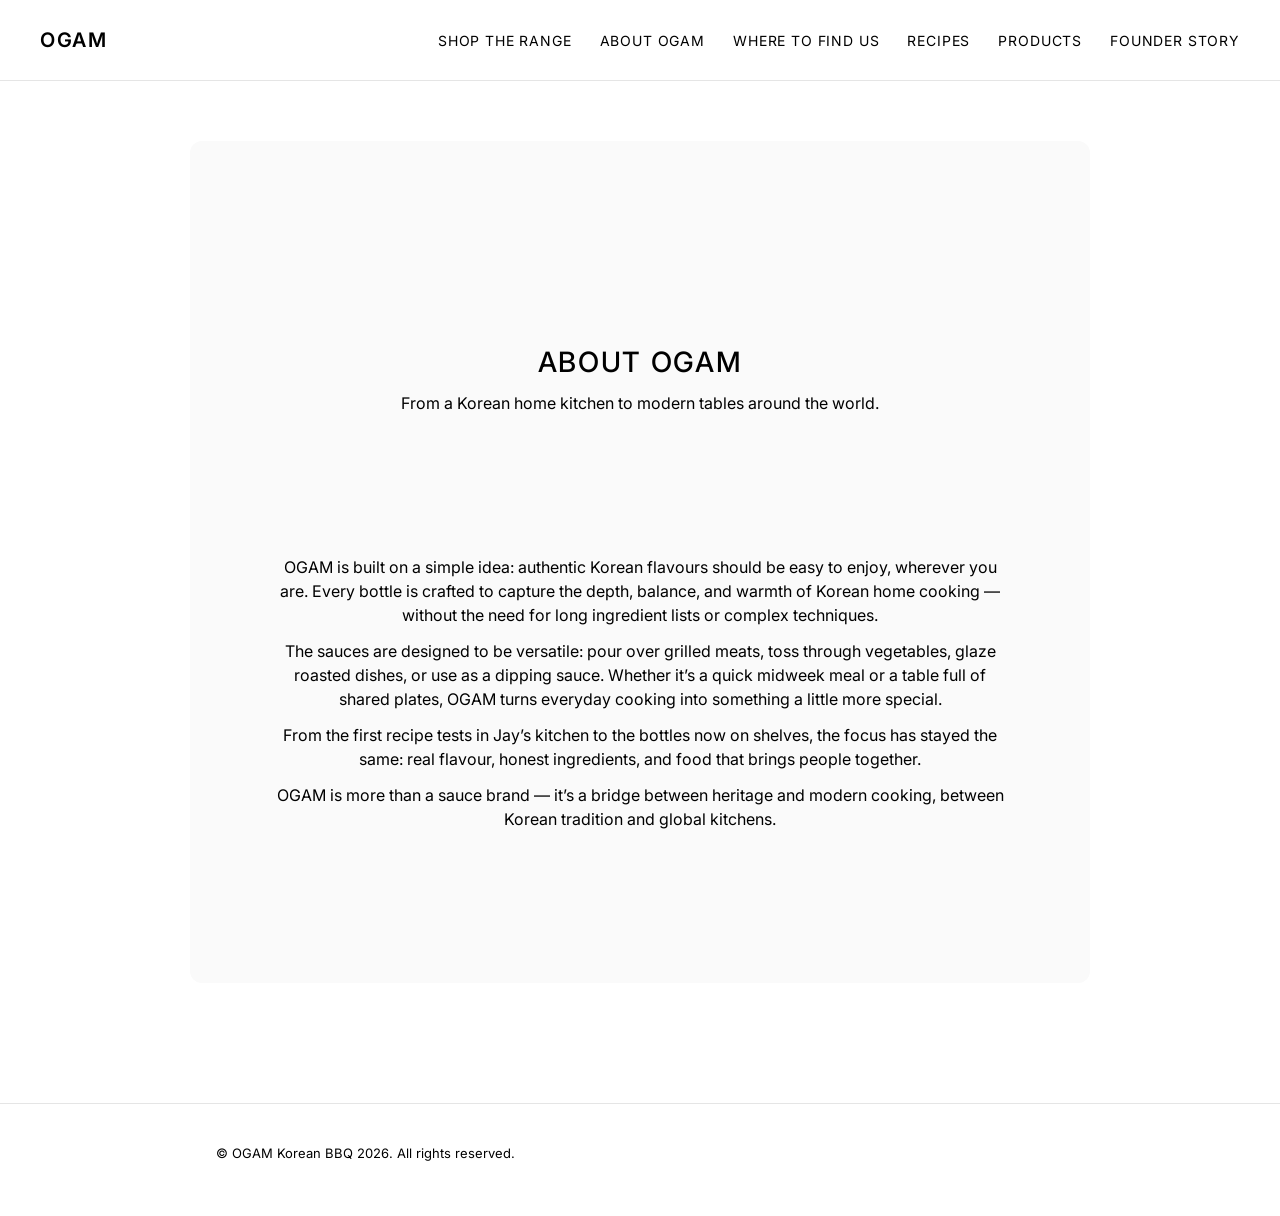
==== about.html @ 57b2d25d "Update about.html" ====
<!DOCTYPE html>
<html lang="en">
<head>
    <meta charset="UTF-8">
    <title>About OGAM – Meet Jay Choi</title>
    <link rel="stylesheet" href="style.css">
    <link href="https://fonts.googleapis.com/css2?family=Inter:wght@300;400;500;600&display=swap" rel="stylesheet">
</head>
<body>

    <!-- NAVIGATION -->
    <nav class="nav">
        <div class="nav-logo">OGAM</div>
        <div class="nav-links">
            <a href="index.html">Shop the Range</a>
            <a href="about.html">About OGAM</a>
            <a href="where.html">Where to Find Us</a>
            <a href="recipes.html">Recipes</a>
            <a href="products.html">Products</a>
            <a href="jay.html">Founder Story</a>
        </div>
    </nav>
<div class="page-container">
    <!-- PAGE HEADER -->
    <header class="hero-subpage">
        <div class="hero-subpage-inner">
            <h1>About OGAM</h1>
            <p>From a Korean home kitchen to modern tables around the world.</p>
        </div>
    </header>


<!--<div class="founder-photo">
    <img src="Jay.jpg" alt="Jay Choi – Founder of OGAM">
</div> --> 
    <!-- THE OGAM STORY -->
   <section class="ogam-story">
    <p>
        OGAM is built on a simple idea: authentic Korean flavours should be easy to enjoy, wherever you are.
        Every bottle is crafted to capture the depth, balance, and warmth of Korean home cooking — without
        the need for long ingredient lists or complex techniques.
    </p>

    <p>
        The sauces are designed to be versatile: pour over grilled meats, toss through vegetables, glaze
        roasted dishes, or use as a dipping sauce. Whether it’s a quick midweek meal or a table full of
        shared plates, OGAM turns everyday cooking into something a little more special.
    </p>

    <p>
        From the first recipe tests in Jay’s kitchen to the bottles now on shelves, the focus has stayed
        the same: real flavour, honest ingredients, and food that brings people together.
    </p>

    <p>
        OGAM is more than a sauce brand — it’s a bridge between heritage and modern cooking, between
        Korean tradition and global kitchens.
    </p>
</section>  </div>
        <footer class="footer">
        <p>&copy; OGAM Korean BBQ 2026. All rights reserved.</p>
    </footer>
  
</body>
</html>
---- style.css ----
/* GLOBAL RESET */
* {
    margin: 0;
    padding: 0;
    box-sizing: border-box;
}

/* BASE */
body {
    font-family: 'Inter', sans-serif;
    background: #ffffff;
    color: #000000;
    line-height: 1.5;
}


a {
    color: #000;
    text-decoration: none;
}

/* LAYOUT */
header, section {
    padding: 60px 40px;
    max-width: 1100px;
    margin: 0 auto;
   
}

/* HERO */
/* FULL-WIDTH HERO BANNER */
.hero-banner {
    width: 100%;
    height: 480px;
    background-image:
        linear-gradient(to right, rgba(0,0,0,0.65), rgba(0,0,0,0.05)),
        url('OGAM-MAIN.jpg');
    background-size: cover;
    background-position: center;
    background-repeat: no-repeat;
    position: relative;
}

.hero-overlay {
    position: absolute;
    top: 45%;
    left: 60px;
    transform: translateY(-45%);
    color: #fff;
    max-width: 420px;
    z-index: 10;
}

.hero-overlay h1 {
    font-size: 42px;
    font-weight: 600;
    line-height: 1.1;
    margin-bottom: 6px;
    text-transform: uppercase;
    letter-spacing: 0.03em;
}

.hero-overlay p {
    font-size: 18px;
    margin-bottom: 20px;
}

.hero-btn {
    background: #fff;
    color: #000;
    border: 1px solid #000;
    padding: 12px 26px;
    font-size: 14px;
    text-transform: uppercase;
    letter-spacing: 0.08em;
    display: inline-block;
}

/* TYPOGRAPHY */
h1, h2, h3 {
    font-weight: 500;
    margin-bottom: 16px;
    margin-top: 40px;
    margin-bottom: 20px;
}

h1 {
    font-size: 32px;
    letter-spacing: 0.03em;
    text-transform: uppercase;
}

h2 {
    font-size: 22px;
}

p {
    margin-bottom: 12px;
    max-width: 650px;
}

/* BUTTONS */
.btn-row {
    margin-top: 24px;
    display: flex;
    gap: 12px;
    flex-wrap: wrap;
}

.btn {
    padding: 10px 22px;
    border: 1px solid #000;
    font-size: 13px;
    text-transform: uppercase;
    letter-spacing: 0.08em;
}

/* GRIDS */
.grid-3 {
    display: grid;
    grid-template-columns: repeat(3, minmax(0, 1fr));
    gap: 24px;
    margin-top: 24px;
}

.grid-4 {
    display: grid;
    grid-template-columns: repeat(4, minmax(0, 1fr));
    gap: 24px;
    margin-top: 24px;
}


/* NAVIGATION */
.nav {
    display: flex;
    justify-content: space-between;
    align-items: center;
    padding: 25px 40px;
    border-bottom: 1px solid #e5e5e5;
    background: #fff;
}

.nav-logo {
    font-size: 20px;
    font-weight: 600;
    letter-spacing: 0.08em;
    text-transform: uppercase;
}

.nav-links {
    display: flex;
    gap: 28px;
}

.nav-links a {
    font-size: 14px;
    text-transform: uppercase;
    letter-spacing: 0.06em;
    color: #000;
}

.nav-links a:hover {
    opacity: 0.6;
}


@media (max-width: 600px) {

    .hero-banner {
        height: 380px;
        background-position: center;
    }

    .hero-overlay {
        left: 20px;
        top: 40%;
        transform: translateY(-40%);
        max-width: 260px;
    }

    .hero-overlay h1 {
        font-size: 26px;
        line-height: 1.15;
        margin-bottom: 8px;
    }

    .hero-overlay p {
        font-size: 14px;
        margin-bottom: 14px;
    }

    .hero-btn {
        padding: 10px 20px;
        font-size: 12px;
    }
}


.hero-subpage {
    padding: 80px 40px 40px;
    text-align:center;
    max-width: 1100px;
    margin: 0 auto;
}

.hero-subpage-inner {
    max-width: 700px;
    margin: 0 auto;
    text-align: center;
}

.hero-subpage-inner h1 {
    font-size: 28px;
    text-transform: uppercase;
    letter-spacing: 0.06em;
    margin-bottom: 8px;
}

.hero-subpage-inner p {
    font-size: 16px;
    max-width: 700px;
    margin: 0 auto;
    text-align: center;
}

.founder-section p,
.ogam-story p {
    max-width: 750px;
    text-align:center;
}

.footer {
    padding: 40px;
    text-align: center;
    font-size: 13px;
    border-top: 1px solid #e5e5e5;
    margin-top: 40px;
}


.founder-photo {

    display: flex;
    justify-content: center;
    margin: 50px 0 30px;
    
}

.founder-photo img {
    width: 320px;
    height: 320px;
    border-radius: 50%;
    object-fit: cover;
    border: 1px solid #ddd;
    box-shadow: 0 8px 24px rgba(0,0,0,0.8);
    display: block; 
    padding: 4px;
    background: #fff;
    

}


/* Divider */
.section-divider {
    border: none;
    border-top: 1px solid rgba(0,0,0,0.08);
    margin: 40px auto 60px;
    width: 90%;
    max-width: 1100px;
}

/* Stockist Section */
.stockist-section {
    max-width: 900px;
    margin: 0 auto 120px;
    padding: 0 40px;
    text-align: center;
}

.stockist-heading {
    font-size: 1.8rem;
    font-weight: 600;
    margin-bottom: 50px;
}


/* Grid */
.stockist-grid {
    display: grid;
    grid-template-columns: repeat(auto-fit, minmax(240px, 1fr));
    gap: 50px;
    align-items: center;
    justify-items: center;
}

/* Logo containers */
.stockist-item {
    width: 100%;
    height: 170px;
    display: flex;
    align-items: center;
    justify-content: center;
    padding: 36px;
    border-radius: 10px;
    background: #fafafa;
    border: 1px solid #e5e5e5;
    box-shadow: 0 4px 12px rgba(0,0,0,0.04);
}

.stockist-item img {
    max-width: 190px;
    max-height: 110px;
    object-fit: contain;
}

.about-container {
    background: #fafafa;        /* soft luxury background */
    padding: 60px 40px;         /* generous editorial spacing */
    border-radius: 12px;        /* premium rounded edges */
    max-width: 900px;           /* narrower = more luxury */
    margin: 60px auto 120px;    /* centre it beautifully */
}

.about-container p {
    max-width: 620px;
    margin: 0 auto 20px;
}


.founder-section,
.ogam-story {
    margin-top: 40px;
}

.page-container {
    background: #fafafa;        /* soft luxury background */
    padding: 80px 40px;         /* generous editorial spacing */
    border-radius: 12px;        /* premium rounded edges */
    max-width: 900px;           /* narrower = more luxury */
    margin: 60px auto 120px;    /* centre it beautifully */
}

.founder-section h2,
.ogam-story h2 {
    max-width: 620px;
    text-transform:uppercase;
    letter-spacing: 0.06em;
    font-size: 22px;
    margin: 50px auto 20px;
    text-align: center;
    letter-spacing: 0.03em;
    font-weight: 600;
}

.founder-section h2,
.ogam-story h2 {
    margin-top: 40px;
    margin-bottom: 20px;
}

.founder-section h2 span,
.ogam-story h2 span {
    font-weight: 300;
}
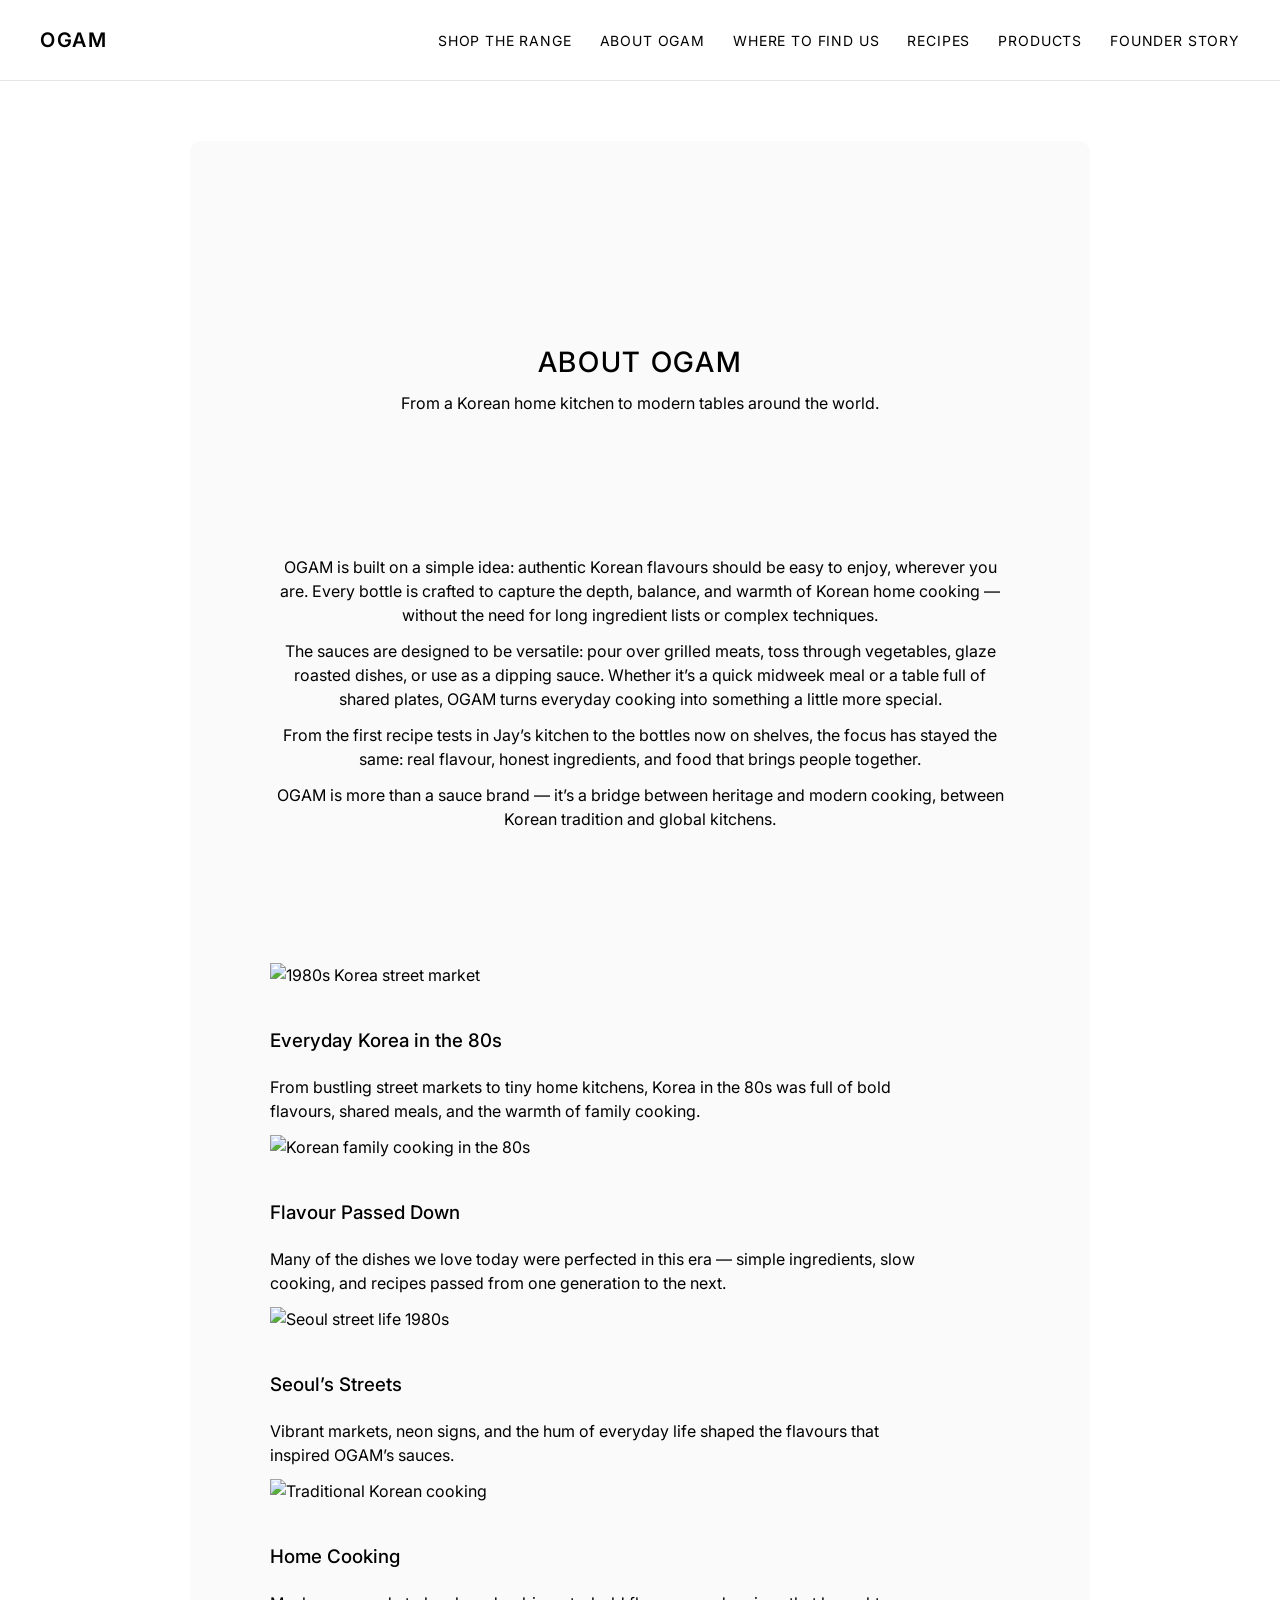
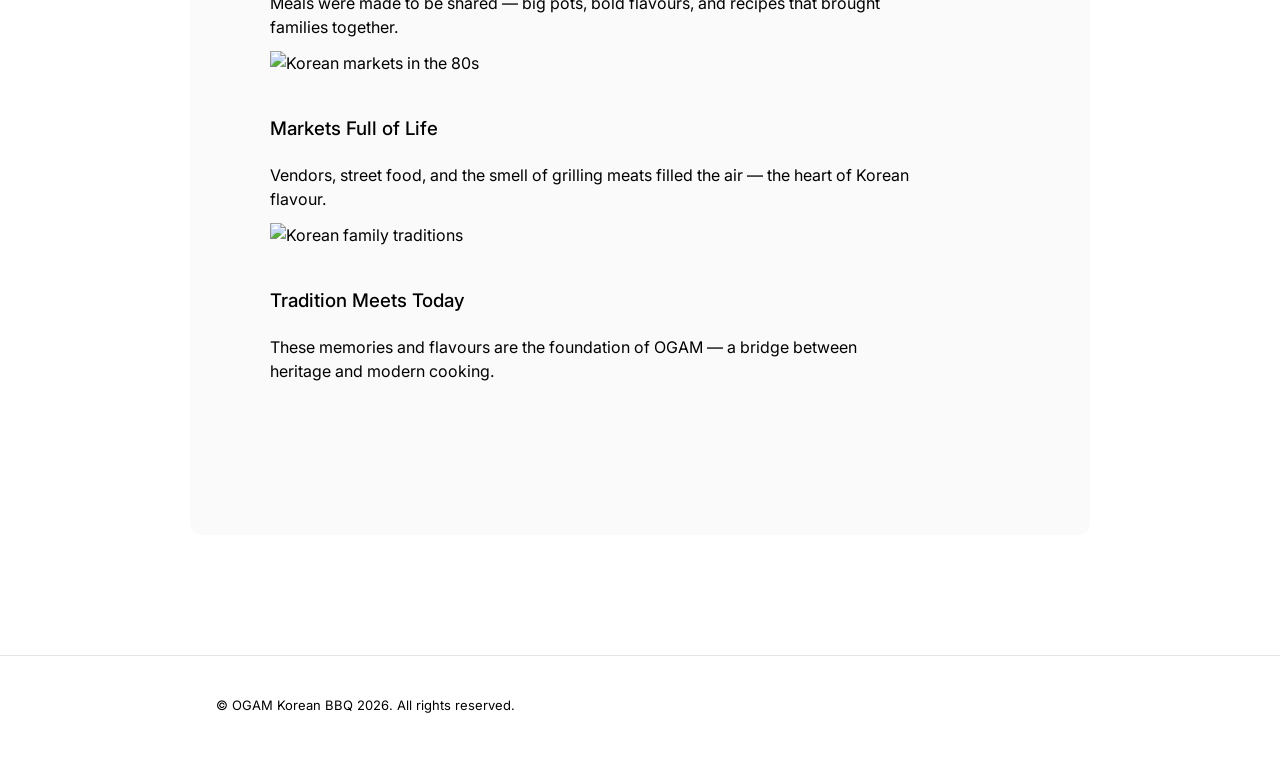
==== commit 41600ee8: "Update about.html" ====
--- a/about.html
+++ b/about.html
@@ -29,10 +29,6 @@
         </div>
     </header>
 
-
-<!--<div class="founder-photo">
-    <img src="Jay.jpg" alt="Jay Choi – Founder of OGAM">
-</div> --> 
     <!-- THE OGAM STORY -->
    <section class="ogam-story">
     <p>
@@ -56,7 +52,73 @@
         OGAM is more than a sauce brand — it’s a bridge between heritage and modern cooking, between
         Korean tradition and global kitchens.
     </p>
-</section>  </div>
+</section> 
+<section class="about-images">
+
+    <div class="about-block">
+        <div class="about-img">
+            <img src="korea1.jpg" alt="1980s Korea street market">
+        </div>
+        <div class="about-text">
+            <h3>Everyday Korea in the 80s</h3>
+            <p>From bustling street markets to tiny home kitchens, Korea in the 80s was full of bold flavours, shared meals, and the warmth of family cooking.</p>
+        </div>
+    </div>
+
+    <div class="about-block reverse">
+        <div class="about-img">
+            <img src="korea2.jpg" alt="Korean family cooking in the 80s">
+        </div>
+        <div class="about-text">
+            <h3>Flavour Passed Down</h3>
+            <p>Many of the dishes we love today were perfected in this era — simple ingredients, slow cooking, and recipes passed from one generation to the next.</p>
+        </div>
+    </div>
+
+    <div class="about-block">
+        <div class="about-img">
+            <img src="korea3.jpg" alt="Seoul street life 1980s">
+        </div>
+        <div class="about-text">
+            <h3>Seoul’s Streets</h3>
+            <p>Vibrant markets, neon signs, and the hum of everyday life shaped the flavours that inspired OGAM’s sauces.</p>
+        </div>
+    </div>
+
+    <div class="about-block reverse">
+        <div class="about-img">
+            <img src="korea4.jpg" alt="Traditional Korean cooking">
+        </div>
+        <div class="about-text">
+            <h3>Home Cooking</h3>
+            <p>Meals were made to be shared — big pots, bold flavours, and recipes that brought families together.</p>
+        </div>
+    </div>
+
+    <div class="about-block">
+        <div class="about-img">
+            <img src="korea-5.jpg" alt="Korean markets in the 80s">
+        </div>
+        <div class="about-text">
+            <h3>Markets Full of Life</h3>
+            <p>Vendors, street food, and the smell of grilling meats filled the air — the heart of Korean flavour.</p>
+        </div>
+    </div>
+
+    <div class="about-block reverse">
+        <div class="about-img">
+            <img src="korea-6.jpg" alt="Korean family traditions">
+        </div>
+        <div class="about-text">
+            <h3>Tradition Meets Today</h3>
+            <p>These memories and flavours are the foundation of OGAM — a bridge between heritage and modern cooking.</p>
+        </div>
+    </div>
+
+</section>
+
+
+</div>
         <footer class="footer">
         <p>&copy; OGAM Korean BBQ 2026. All rights reserved.</p>
     </footer>
--- a/style.css
+++ b/style.css
@@ -283,7 +283,18 @@
     font-size: 1.8rem;
     font-weight: 600;
     margin-bottom: 50px;
-}
+    text-transform: uppercase;
+    letter-spacing: 0.06em;
+}
+
+.stockist-item img {
+    transition: transform .4s ease;
+}
+
+.stockist-item:hover img {
+    transform: scale(1.08);
+}
+
 
 
 /* Grid */
@@ -363,4 +374,249 @@
 .founder-section h2 span,
 .ogam-story h2 span {
     font-weight: 300;
-}+}
+
+.home-section .inner {
+    max-width: 900px;
+    margin: 0 auto;
+    padding: 60px 40px;
+}
+
+.product-card h3 {
+    font-size: 18px;
+    font-weight: 500;
+    letter-spacing: 0.02em;
+    margin-top: 20px;
+    margin-bottom: 10px;
+}
+
+.products-heading {
+    text-transform: uppercase;
+    letter-spacing: 0.06em;
+    font-size: 24px;
+    font-weight: 600;
+    text-align: center;
+    margin-bottom: 50px;
+}
+
+.section-divider {
+    width: 60px;
+    height: 2px;
+    background: #000;
+    margin: 40px auto;
+}
+
+.products-section {
+    background: #fafafa;
+    padding: 60px 40px;
+    border-radius: 12px;
+}
+
+.products-grid {
+    display: grid;
+    grid-template-columns: repeat(auto-fit, minmax(260px, 1fr));
+    gap: 40px;
+    margin-top: 40px;
+}
+
+.products-grid .product-card {
+    padding: 30px 20px;       /* more breathing room */
+    text-align: center;
+}
+
+.products-grid .product-card img {
+    max-height: 260px;        /* consistent image sizing */
+    margin-bottom: 20px;      /* space between image + title */
+}
+
+.products-grid .product-card h3 {
+    margin-top: 10px;
+    font-size: 18px;
+    font-weight: 500;
+    letter-spacing: 0.02em;
+}
+
+.products-grid .product-card {
+    padding-bottom: 40px;
+}
+
+.products-grid .product-card {
+    box-shadow: 0 4px 12px rgba(0,0,0,0.05);
+    border-radius: 12px;
+}
+
+.products-section {
+    max-width: 900px;
+    margin: 0 auto;
+    padding: 40px 20px;
+    background: #fafafa;
+    padding: 60px 40px;
+    border-radius: 12px;
+}
+
+.products-row {
+    display: flex;
+    justify-content: center;
+    gap: 40px;
+    margin-bottom: 60px;
+}
+
+.product-card {
+    text-align: center;
+    margin-bottom: 10px;
+}
+
+.product-card img {
+    max-height: 220px;   /* smaller, more premium */
+    width: auto;
+    margin-bottom: 20px;
+}
+
+.sauces-row .product-card img {
+    max-height: 200px;   /* sauces slightly smaller */
+}
+
+.merch-row .product-card img {
+    max-height: 180px;   /* tote slightly smaller */
+}
+
+
+.products-heading {
+    text-transform: uppercase;
+    letter-spacing: 0.06em;
+    font-size: 24px;
+    font-weight: 600;
+    text-align: center;
+    margin-bottom: 50px;
+    margin-top: 70px;
+}
+
+/* Reduce image sizes for a more premium look */
+.products-row .product-card img {
+    max-height: 160px;
+    width: auto;
+}
+
+/* Give more breathing room between rows */
+.products-row {
+    margin-bottom: 80px;
+}
+
+/* Add extra spacing before the Merch heading */
+.products-section h2.products-heading + .products-row {
+    margin-top: 20px;
+}
+
+/* Optional: make the tote slightly smaller than sauces */
+.merch-row .product-card img {
+    max-height: 140px;
+}
+
+.product-card:hover img {
+    transform: scale(1.03);
+    transition: 0.3s ease;
+}
+
+.recipes-grid {
+    display: flex;
+    justify-content: center;
+    gap: 40px;
+    margin-top: 60px;
+    flex-wrap: wrap;
+}
+
+.recipe-card {
+    text-align: center;
+    max-width: 260px;
+}
+
+.recipe-card img {
+    width: 100%;
+    height: auto;
+    border-radius: 12px;
+    margin-bottom: 20px;
+    box-shadow: 0 4px 12px rgba(0,0,0,0.06);
+}
+
+.recipe-card h3 {
+    font-size: 18px;
+    font-weight: 500;
+    letter-spacing: 0.02em;
+    margin-bottom: 15px;
+}
+
+.recipe-btn {
+    display: inline-block;
+    padding: 10px 20px;
+    background: black;
+    color: white;
+    text-decoration: none;
+    border-radius: 6px;
+    font-size: 14px;
+    letter-spacing: 0.03em;
+    transition: 0.3s ease;
+}
+
+.recipe-btn:hover {
+    background: #333;
+}
+
+
+/* EVENTS SECTION */
+.events-section {
+    margin-top: 80px;
+}
+
+/* Match Stockists heading style */
+.events-heading {
+    text-transform: uppercase;
+    letter-spacing: 0.06em;
+    font-size: 24px;
+    font-weight: 600;
+    text-align: center;
+    margin-bottom: 40px;
+}
+
+/* EVENTS GRID – EXACT clone of stockists grid */
+.events-grid {
+    max-width: 1100px;
+    margin: 0 auto;
+    padding: 60px 40px;
+    display: grid;
+    grid-template-columns: repeat(3, 1fr);
+    gap: 24px;
+}
+
+.event-item {
+    width: 100%;
+    height: 260px; /* consistent height */
+    overflow: hidden;
+    border-radius: 6px;
+    border: 1px solid #ddd;
+}
+
+.event-item img {
+    width: 100%;
+    height: 100%;
+    object-fit: cover;
+    transition: transform .4s ease;
+}
+
+.event-item:hover img {
+    transform: scale(1.08);
+}
+
+
+/* Tablet */
+@media (max-width: 900px) {
+    .events-grid {
+        grid-template-columns: repeat(2, 1fr);
+    }
+}
+
+/* Mobile */
+@media (max-width: 600px) {
+    .events-grid {
+        grid-template-columns: 1fr;
+    }
+}
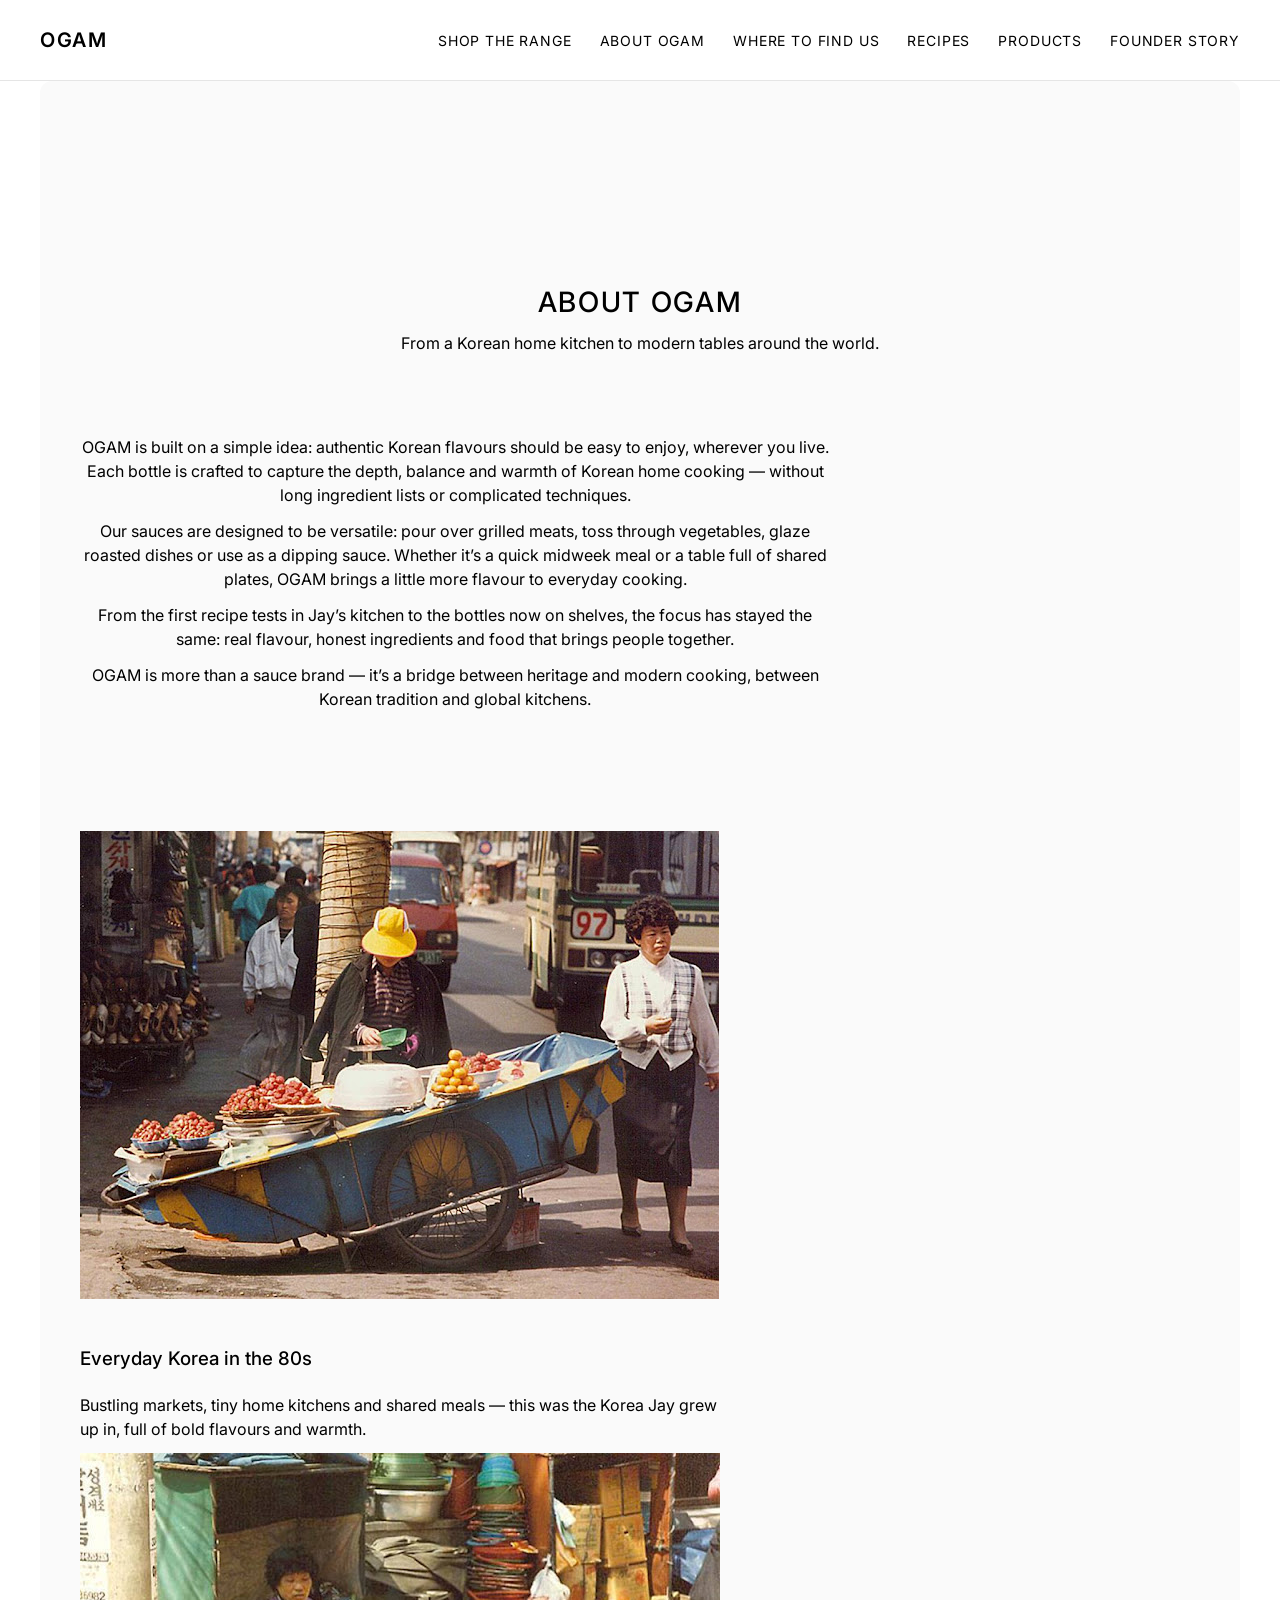
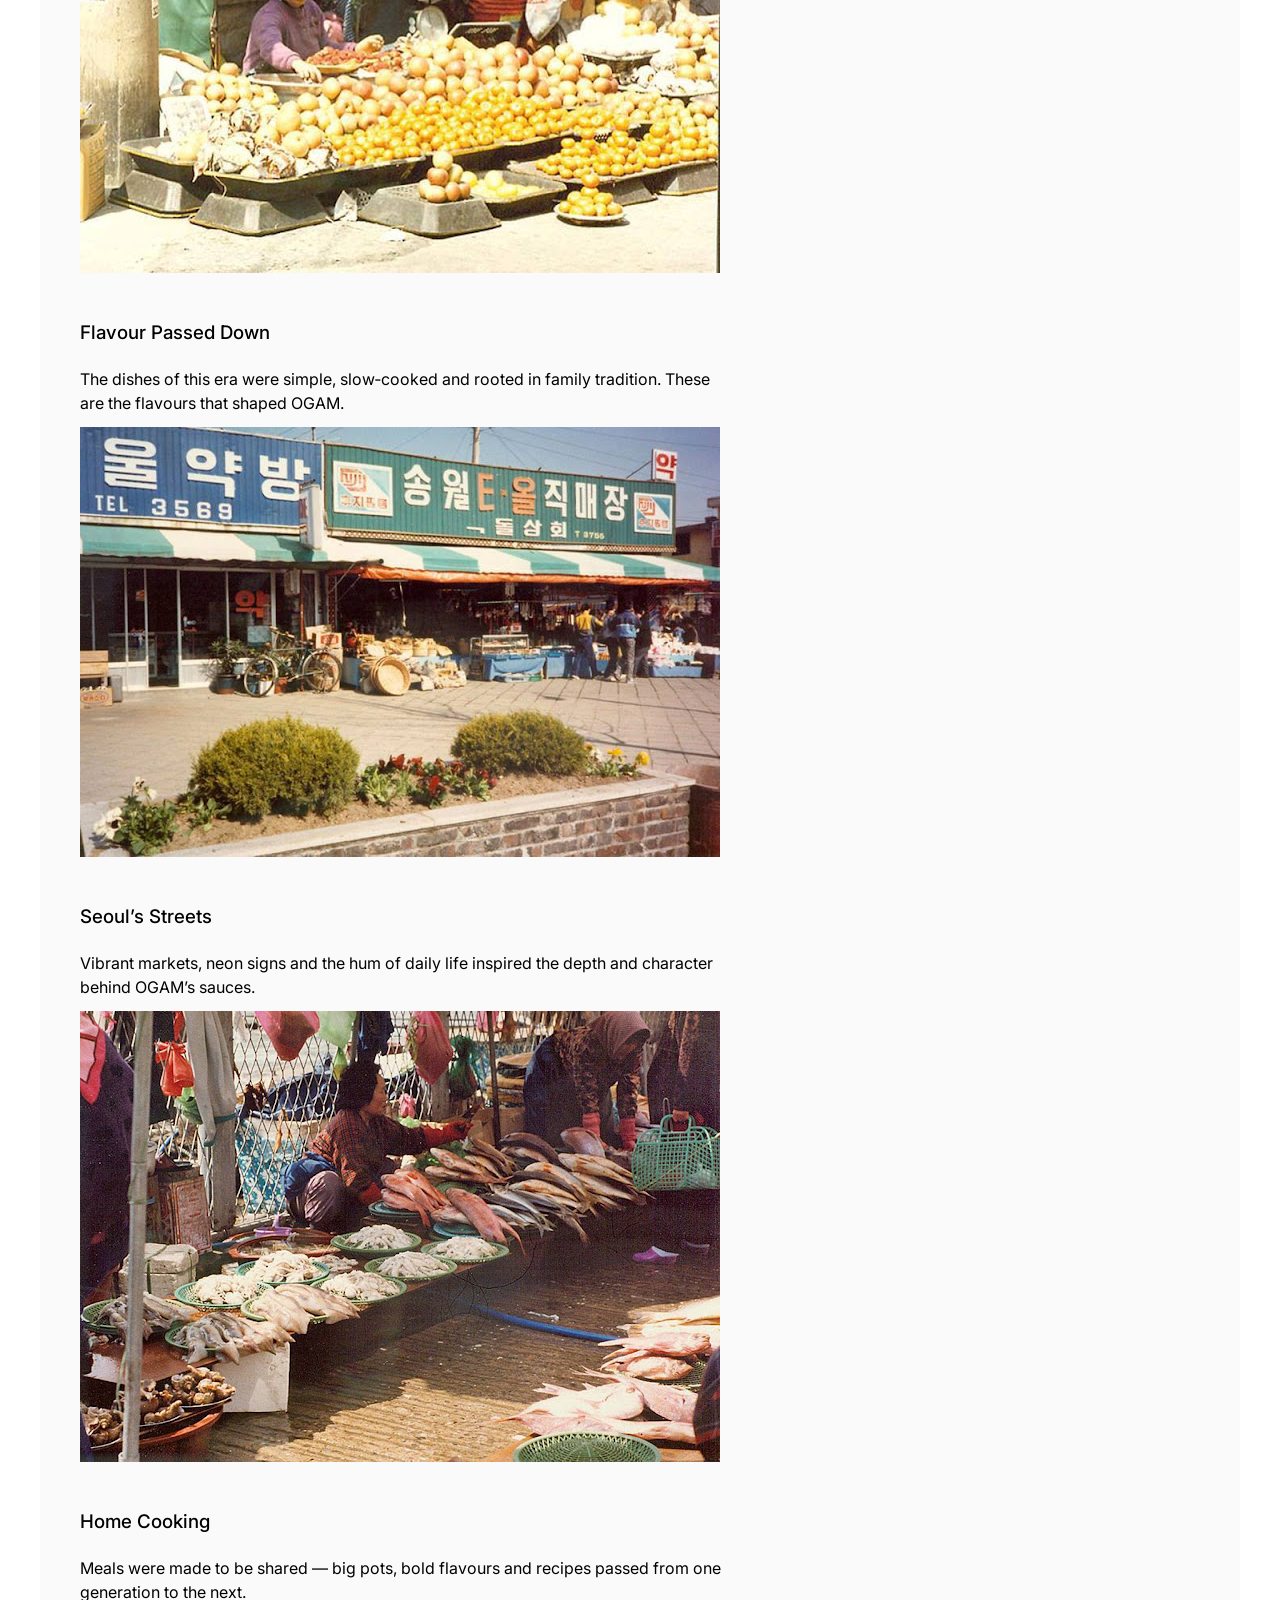
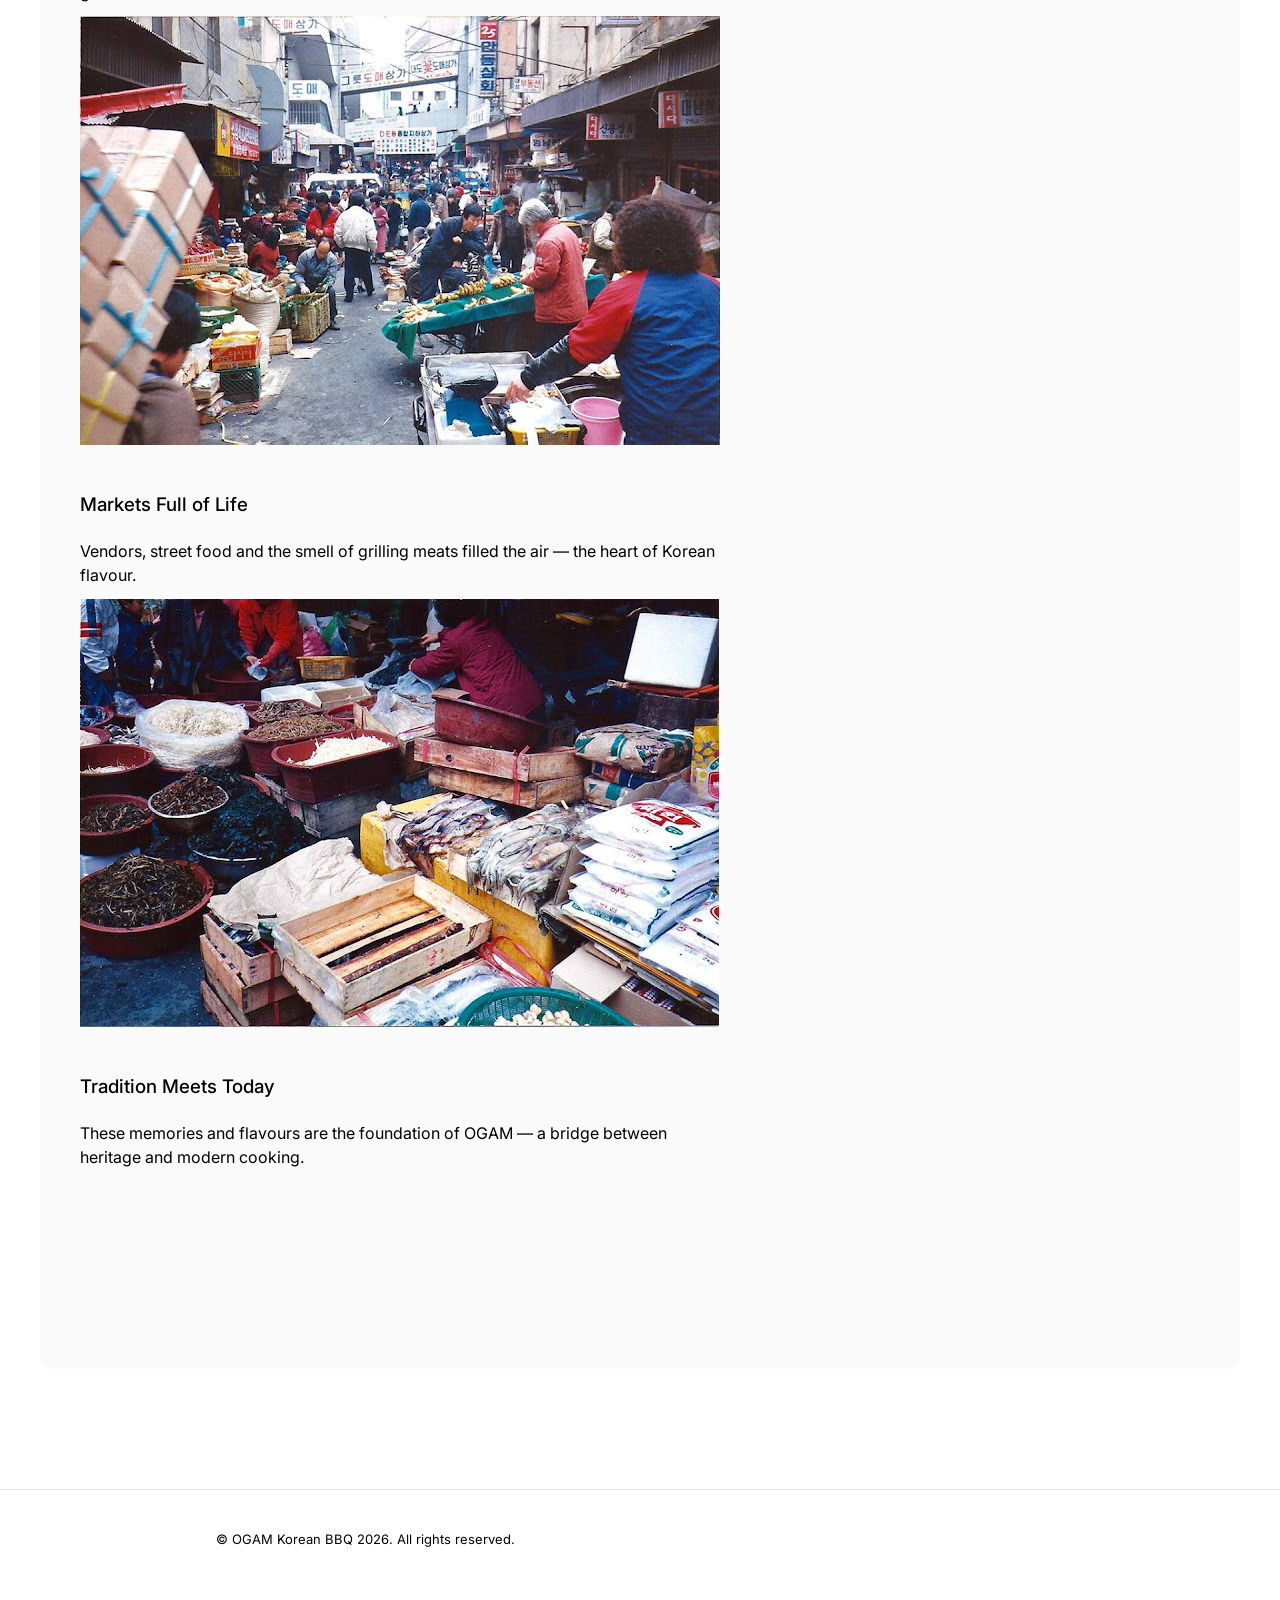
==== commit dcf5811f: "Update about.html" ====
--- a/about.html
+++ b/about.html
@@ -6,6 +6,7 @@
     <link rel="stylesheet" href="style.css">
     <link href="https://fonts.googleapis.com/css2?family=Inter:wght@300;400;500;600&display=swap" rel="stylesheet">
 </head>
+
 <body>
 
     <!-- NAVIGATION -->
@@ -20,108 +21,114 @@
             <a href="jay.html">Founder Story</a>
         </div>
     </nav>
-<div class="page-container">
-    <!-- PAGE HEADER -->
-    <header class="hero-subpage">
-        <div class="hero-subpage-inner">
-            <h1>About OGAM</h1>
-            <p>From a Korean home kitchen to modern tables around the world.</p>
-        </div>
-    </header>
 
-    <!-- THE OGAM STORY -->
-   <section class="ogam-story">
-    <p>
-        OGAM is built on a simple idea: authentic Korean flavours should be easy to enjoy, wherever you are.
-        Every bottle is crafted to capture the depth, balance, and warmth of Korean home cooking — without
-        the need for long ingredient lists or complex techniques.
-    </p>
+    <div class="page-container">
 
-    <p>
-        The sauces are designed to be versatile: pour over grilled meats, toss through vegetables, glaze
-        roasted dishes, or use as a dipping sauce. Whether it’s a quick midweek meal or a table full of
-        shared plates, OGAM turns everyday cooking into something a little more special.
-    </p>
+        <!-- PAGE HEADER -->
+        <header class="hero-subpage">
+            <div class="hero-subpage-inner">
+                <h1>About OGAM</h1>
+                <p>From a Korean home kitchen to modern tables around the world.</p>
+            </div>
+        </header>
 
-    <p>
-        From the first recipe tests in Jay’s kitchen to the bottles now on shelves, the focus has stayed
-        the same: real flavour, honest ingredients, and food that brings people together.
-    </p>
+        <!-- OGAM STORY -->
+        <section class="ogam-story">
 
-    <p>
-        OGAM is more than a sauce brand — it’s a bridge between heritage and modern cooking, between
-        Korean tradition and global kitchens.
-    </p>
-</section> 
-<section class="about-images">
+            <p>
+                OGAM is built on a simple idea: authentic Korean flavours should be easy to enjoy, wherever you live.
+                Each bottle is crafted to capture the depth, balance and warmth of Korean home cooking — without long
+                ingredient lists or complicated techniques.
+            </p>
 
-    <div class="about-block">
-        <div class="about-img">
-            <img src="korea1.jpg" alt="1980s Korea street market">
-        </div>
-        <div class="about-text">
-            <h3>Everyday Korea in the 80s</h3>
-            <p>From bustling street markets to tiny home kitchens, Korea in the 80s was full of bold flavours, shared meals, and the warmth of family cooking.</p>
-        </div>
+            <p>
+                Our sauces are designed to be versatile: pour over grilled meats, toss through vegetables, glaze roasted
+                dishes or use as a dipping sauce. Whether it’s a quick midweek meal or a table full of shared plates,
+                OGAM brings a little more flavour to everyday cooking.
+            </p>
+
+            <p>
+                From the first recipe tests in Jay’s kitchen to the bottles now on shelves, the focus has stayed the same:
+                real flavour, honest ingredients and food that brings people together.
+            </p>
+
+            <p>
+                OGAM is more than a sauce brand — it’s a bridge between heritage and modern cooking, between Korean
+                tradition and global kitchens.
+            </p>
+
+        </section>
+
+        <!-- HERITAGE IMAGES -->
+        <section class="about-images">
+
+            <div class="about-block">
+                <div class="about-img">
+                    <img src="korea1.jpg" alt="1980s Korea street market">
+                </div>
+                <div class="about-text">
+                    <h3>Everyday Korea in the 80s</h3>
+                    <p>Bustling markets, tiny home kitchens and shared meals — this was the Korea Jay grew up in, full of bold flavours and warmth.</p>
+                </div>
+            </div>
+
+            <div class="about-block reverse">
+                <div class="about-img">
+                    <img src="korea2.jpg" alt="Korean family cooking in the 80s">
+                </div>
+                <div class="about-text">
+                    <h3>Flavour Passed Down</h3>
+                    <p>The dishes of this era were simple, slow‑cooked and rooted in family tradition. These are the flavours that shaped OGAM.</p>
+                </div>
+            </div>
+
+            <div class="about-block">
+                <div class="about-img">
+                    <img src="korea3.jpg" alt="Seoul street life 1980s">
+                </div>
+                <div class="about-text">
+                    <h3>Seoul’s Streets</h3>
+                    <p>Vibrant markets, neon signs and the hum of daily life inspired the depth and character behind OGAM’s sauces.</p>
+                </div>
+            </div>
+
+            <div class="about-block reverse">
+                <div class="about-img">
+                    <img src="korea4.jpg" alt="Traditional Korean cooking">
+                </div>
+                <div class="about-text">
+                    <h3>Home Cooking</h3>
+                    <p>Meals were made to be shared — big pots, bold flavours and recipes passed from one generation to the next.</p>
+                </div>
+            </div>
+
+            <div class="about-block">
+                <div class="about-img">
+                    <img src="korea-5.jpg" alt="Korean markets in the 80s">
+                </div>
+                <div class="about-text">
+                    <h3>Markets Full of Life</h3>
+                    <p>Vendors, street food and the smell of grilling meats filled the air — the heart of Korean flavour.</p>
+                </div>
+            </div>
+
+            <div class="about-block reverse">
+                <div class="about-img">
+                    <img src="korea-6.jpg" alt="Korean family traditions">
+                </div>
+                <div class="about-text">
+                    <h3>Tradition Meets Today</h3>
+                    <p>These memories and flavours are the foundation of OGAM — a bridge between heritage and modern cooking.</p>
+                </div>
+            </div>
+
+        </section>
+
     </div>
 
-    <div class="about-block reverse">
-        <div class="about-img">
-            <img src="korea2.jpg" alt="Korean family cooking in the 80s">
-        </div>
-        <div class="about-text">
-            <h3>Flavour Passed Down</h3>
-            <p>Many of the dishes we love today were perfected in this era — simple ingredients, slow cooking, and recipes passed from one generation to the next.</p>
-        </div>
-    </div>
-
-    <div class="about-block">
-        <div class="about-img">
-            <img src="korea3.jpg" alt="Seoul street life 1980s">
-        </div>
-        <div class="about-text">
-            <h3>Seoul’s Streets</h3>
-            <p>Vibrant markets, neon signs, and the hum of everyday life shaped the flavours that inspired OGAM’s sauces.</p>
-        </div>
-    </div>
-
-    <div class="about-block reverse">
-        <div class="about-img">
-            <img src="korea4.jpg" alt="Traditional Korean cooking">
-        </div>
-        <div class="about-text">
-            <h3>Home Cooking</h3>
-            <p>Meals were made to be shared — big pots, bold flavours, and recipes that brought families together.</p>
-        </div>
-    </div>
-
-    <div class="about-block">
-        <div class="about-img">
-            <img src="korea-5.jpg" alt="Korean markets in the 80s">
-        </div>
-        <div class="about-text">
-            <h3>Markets Full of Life</h3>
-            <p>Vendors, street food, and the smell of grilling meats filled the air — the heart of Korean flavour.</p>
-        </div>
-    </div>
-
-    <div class="about-block reverse">
-        <div class="about-img">
-            <img src="korea-6.jpg" alt="Korean family traditions">
-        </div>
-        <div class="about-text">
-            <h3>Tradition Meets Today</h3>
-            <p>These memories and flavours are the foundation of OGAM — a bridge between heritage and modern cooking.</p>
-        </div>
-    </div>
-
-</section>
-
-
-</div>
-        <footer class="footer">
+    <footer class="footer">
         <p>&copy; OGAM Korean BBQ 2026. All rights reserved.</p>
     </footer>
-  
+
 </body>
 </html>
--- a/style.css
+++ b/style.css
@@ -20,11 +20,193 @@
 }
 
 /* LAYOUT */
-header, section {
+.page-section {
     padding: 60px 40px;
     max-width: 1100px;
     margin: 0 auto;
-   
+}
+
+
+.hero {
+    position: relative;
+    height: 600px;
+    width: 100%;
+    overflow: hidden;
+}
+
+
+.hero-img {
+    filter: brightness(60%);
+    width: 100%;
+    height: 100%;
+    object-fit: cover;
+    display: block;
+}
+
+
+.hero-overlay h1 {
+    font-size: 64px;
+    line-height: 1.05;
+}
+
+.awards-section {
+    background: #fafafa;
+    padding: 80px 60px;
+    border-radius: 16px;
+}
+
+.teaser-item img {
+    max-height: 300px;
+}
+
+.lifestyle-grid {
+    display: grid;
+    grid-template-columns: repeat(3, 1fr);
+    gap: 20px;
+}
+
+.lifestyle-grid img {
+    width: 100%;
+    height: 260px;
+    object-fit: cover;
+    border-radius: 12px;
+  
+}
+
+
+.product-teaser-grid {
+    display: grid;
+    grid-template-columns: repeat(2, 1fr);
+    gap: 60px;
+    align-items: start;
+    justify-items: center;
+}
+
+.teaser-item img {
+    max-height: 340px;
+}
+
+
+@media (max-width: 700px) {
+    .product-teaser-grid {
+        grid-template-columns: 1fr;
+    }
+}
+
+
+section {
+    margin-bottom: 120px;
+}
+
+
+.cta-section {
+    background: linear-gradient(180deg, #fafafa, #f0f0f0);
+    padding: 120px 40px;
+    border-radius: 16px;
+}
+
+
+
+
+
+.founder-intro {
+    padding: 80px 40px;
+    max-width: 1200px;
+    margin: 0 auto;
+    margin-bottom: 120px;
+}
+
+.founder-inner {
+    display: flex;
+    align-items: center;
+    gap: 60px;
+}
+
+.founder-text h2 {
+    font-size: 28px;
+    margin-bottom: 15px;
+    letter-spacing: 0.03em;
+}
+
+.founder-text p {
+    font-size: 17px;
+    line-height: 1.6;
+    color: #444;
+    margin-bottom: 20px;
+}
+
+.founder-btn {
+    background: black;
+    color: white;
+    padding: 12px 26px;
+    border-radius: 6px;
+    text-decoration: none;
+}
+
+
+/* AS SEEN IN */
+.as-seen-in {
+    background: #fafafa;
+    padding: 80px 40px;
+    border-radius: 16px;
+    margin-bottom: 120px;
+}
+
+.seen-logos {
+    display: flex;
+    justify-content: center;
+    gap: 60px;
+    flex-wrap: wrap;
+}
+
+.seen-logos img {
+    max-height: 90px;
+    opacity: 0.9;
+    transition: 0.3s ease;
+}
+
+.seen-logos img:hover {
+    opacity: 1;
+}
+
+.hero::after {
+    content: "";
+    position: absolute;
+    inset: 0;
+    background: linear-gradient(180deg, rgba(0,0,0,0.4), rgba(0,0,0,0.65));
+}
+
+/* AWARDS */
+.awards-section {
+    background: #f4f4f4;
+    padding: 80px 40px;
+    border-radius: 16px;
+    margin-bottom: 120px;
+}
+
+.awards-logos {
+    display: flex;
+    justify-content: center;
+    gap: 60px;
+    flex-wrap: wrap;
+}
+
+.awards-logos img {
+    max-height: 120px;
+}
+
+
+.fade-in {
+    opacity: 0;
+    transform: translateY(20px);
+    animation: fadeInUp 0.8s ease forwards;
+}
+
+@keyframes fadeInUp {
+    to {
+        opacity: 1;
+        transform: translateY(0);
+    }
 }
 
 /* HERO */
@@ -349,9 +531,17 @@
     background: #fafafa;        /* soft luxury background */
     padding: 80px 40px;         /* generous editorial spacing */
     border-radius: 12px;        /* premium rounded edges */
-    max-width: 900px;           /* narrower = more luxury */
-    margin: 60px auto 120px;    /* centre it beautifully */
-}
+    max-width: 1200px;           /* narrower = more luxury */
+    margin: 0px auto 120px;    /* centre it beautifully */
+}
+
+.home-container {
+    max-width: 1200px;
+    margin: 0 auto;
+    padding: 0 40px;
+    overflow:visible;
+}
+
 
 .founder-section h2,
 .ogam-story h2 {
@@ -518,31 +708,31 @@
 }
 
 .recipes-grid {
-    display: flex;
-    justify-content: center;
+    display: grid;
+    grid-template-columns: repeat(2, 1fr);
     gap: 40px;
-    margin-top: 60px;
-    flex-wrap: wrap;
+  
+  
 }
 
 .recipe-card {
-    text-align: center;
+    display: flex;
+    flex-direction: column;
+    justify-content: space-between;
     max-width: 260px;
 }
 
 .recipe-card img {
     width: 100%;
-    height: auto;
     border-radius: 12px;
     margin-bottom: 20px;
-    box-shadow: 0 4px 12px rgba(0,0,0,0.06);
 }
 
 .recipe-card h3 {
     font-size: 18px;
     font-weight: 500;
     letter-spacing: 0.02em;
-    margin-bottom: 15px;
+    margin-bottom: 20px;
 }
 
 .recipe-btn {
@@ -555,6 +745,8 @@
     font-size: 14px;
     letter-spacing: 0.03em;
     transition: 0.3s ease;
+    margin-top: auto;
+    align-self: center;
 }
 
 .recipe-btn:hover {
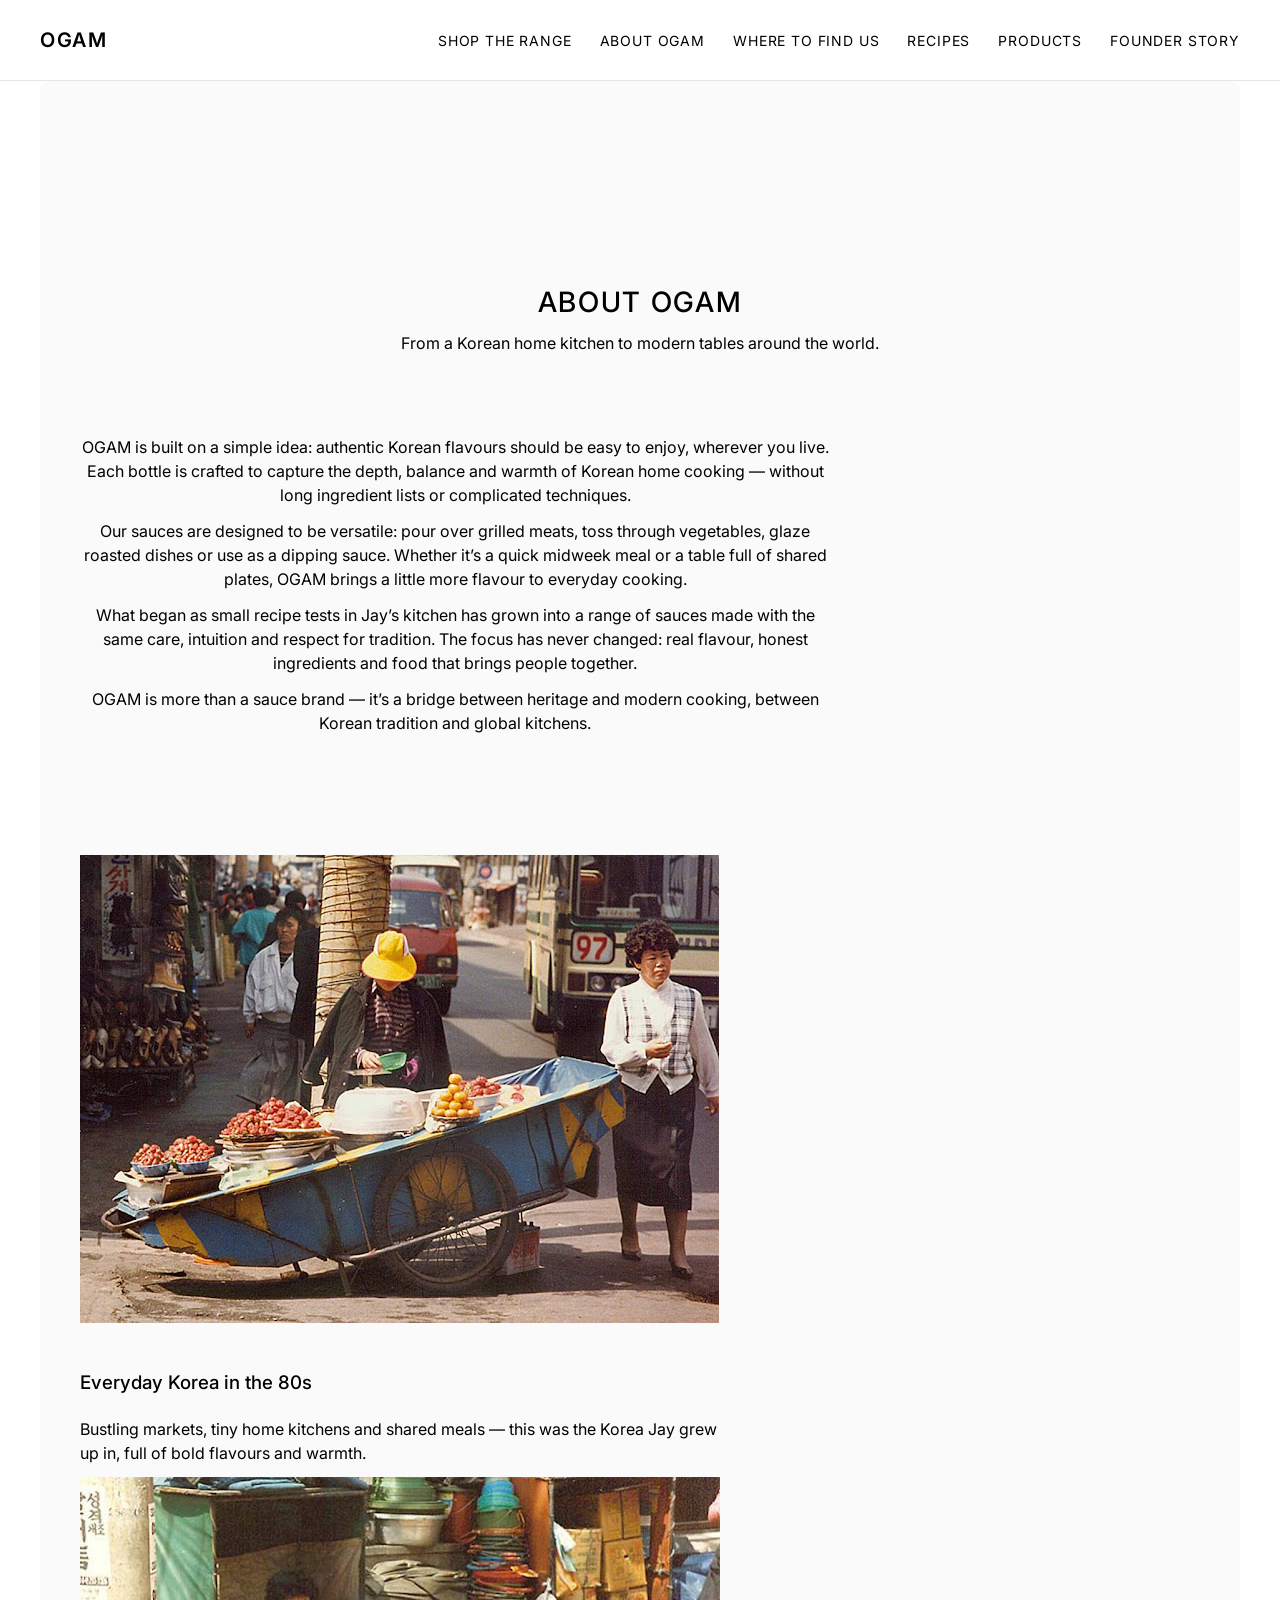
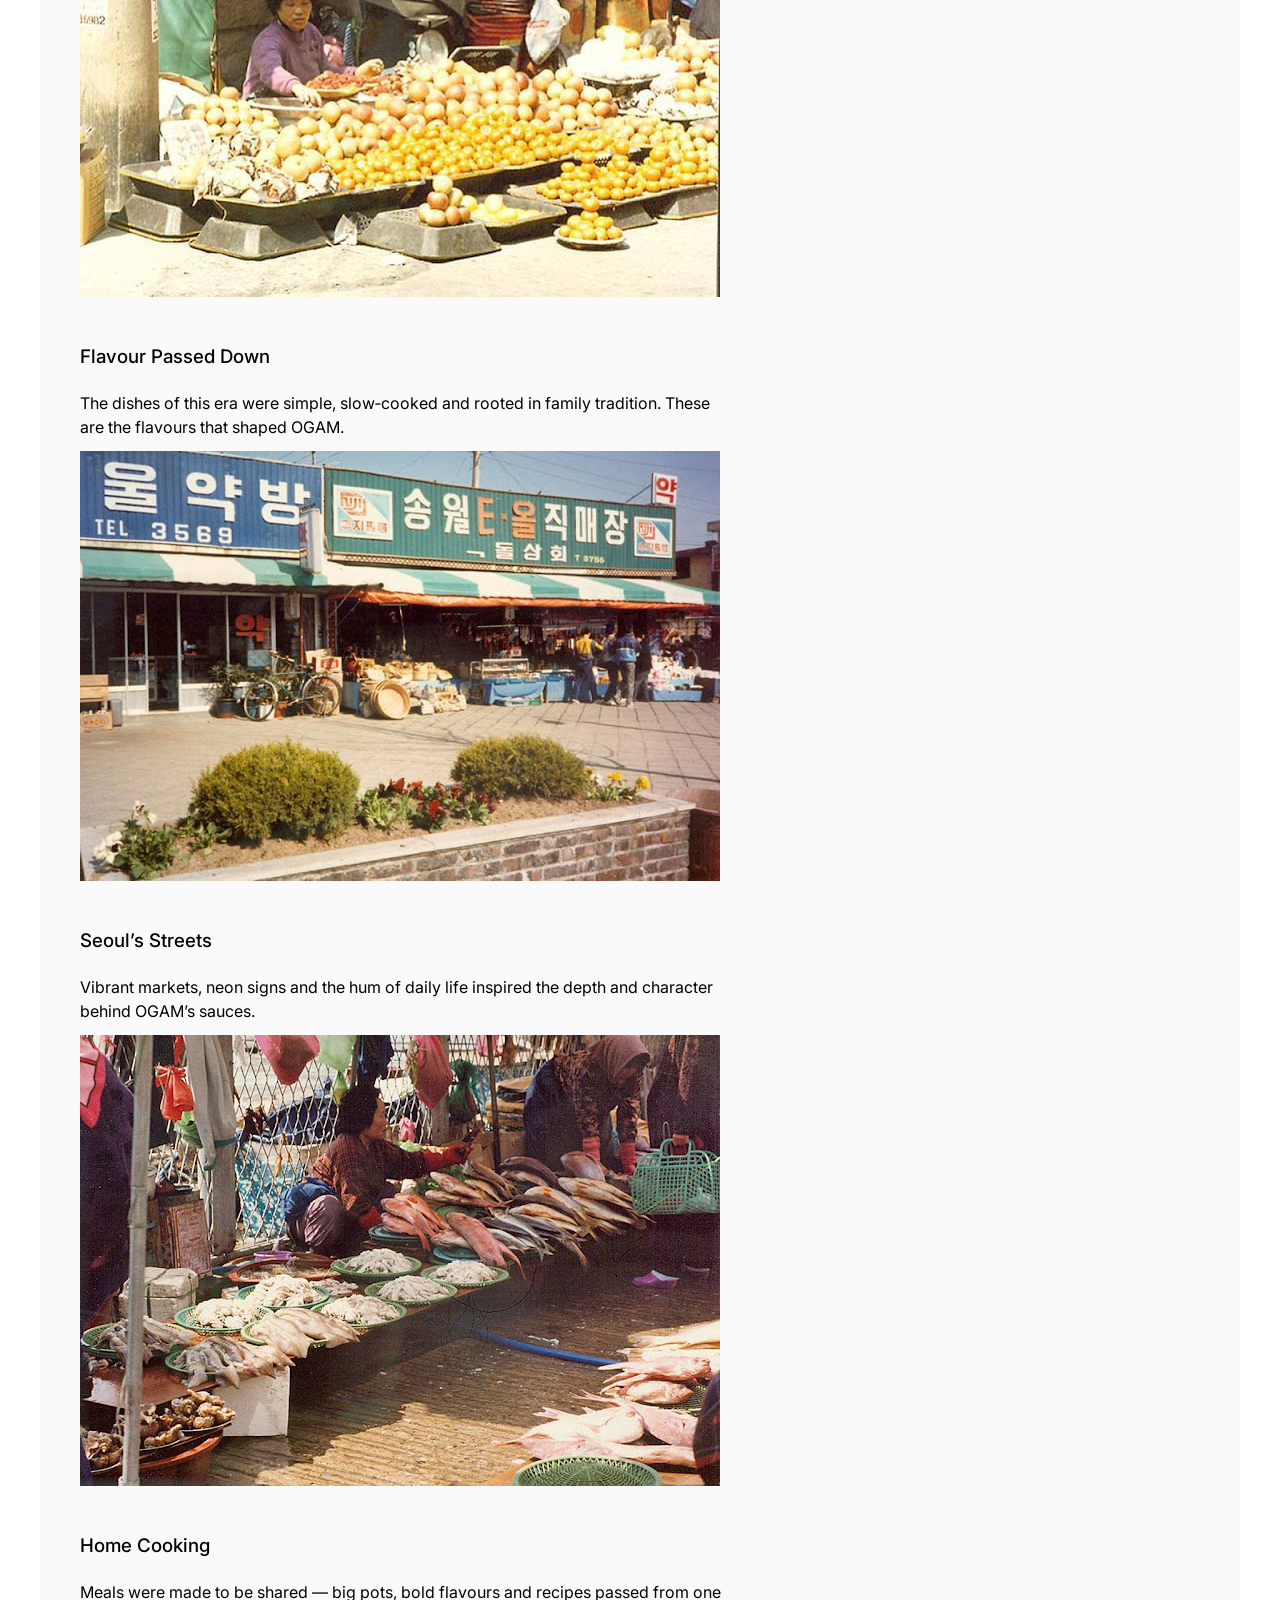
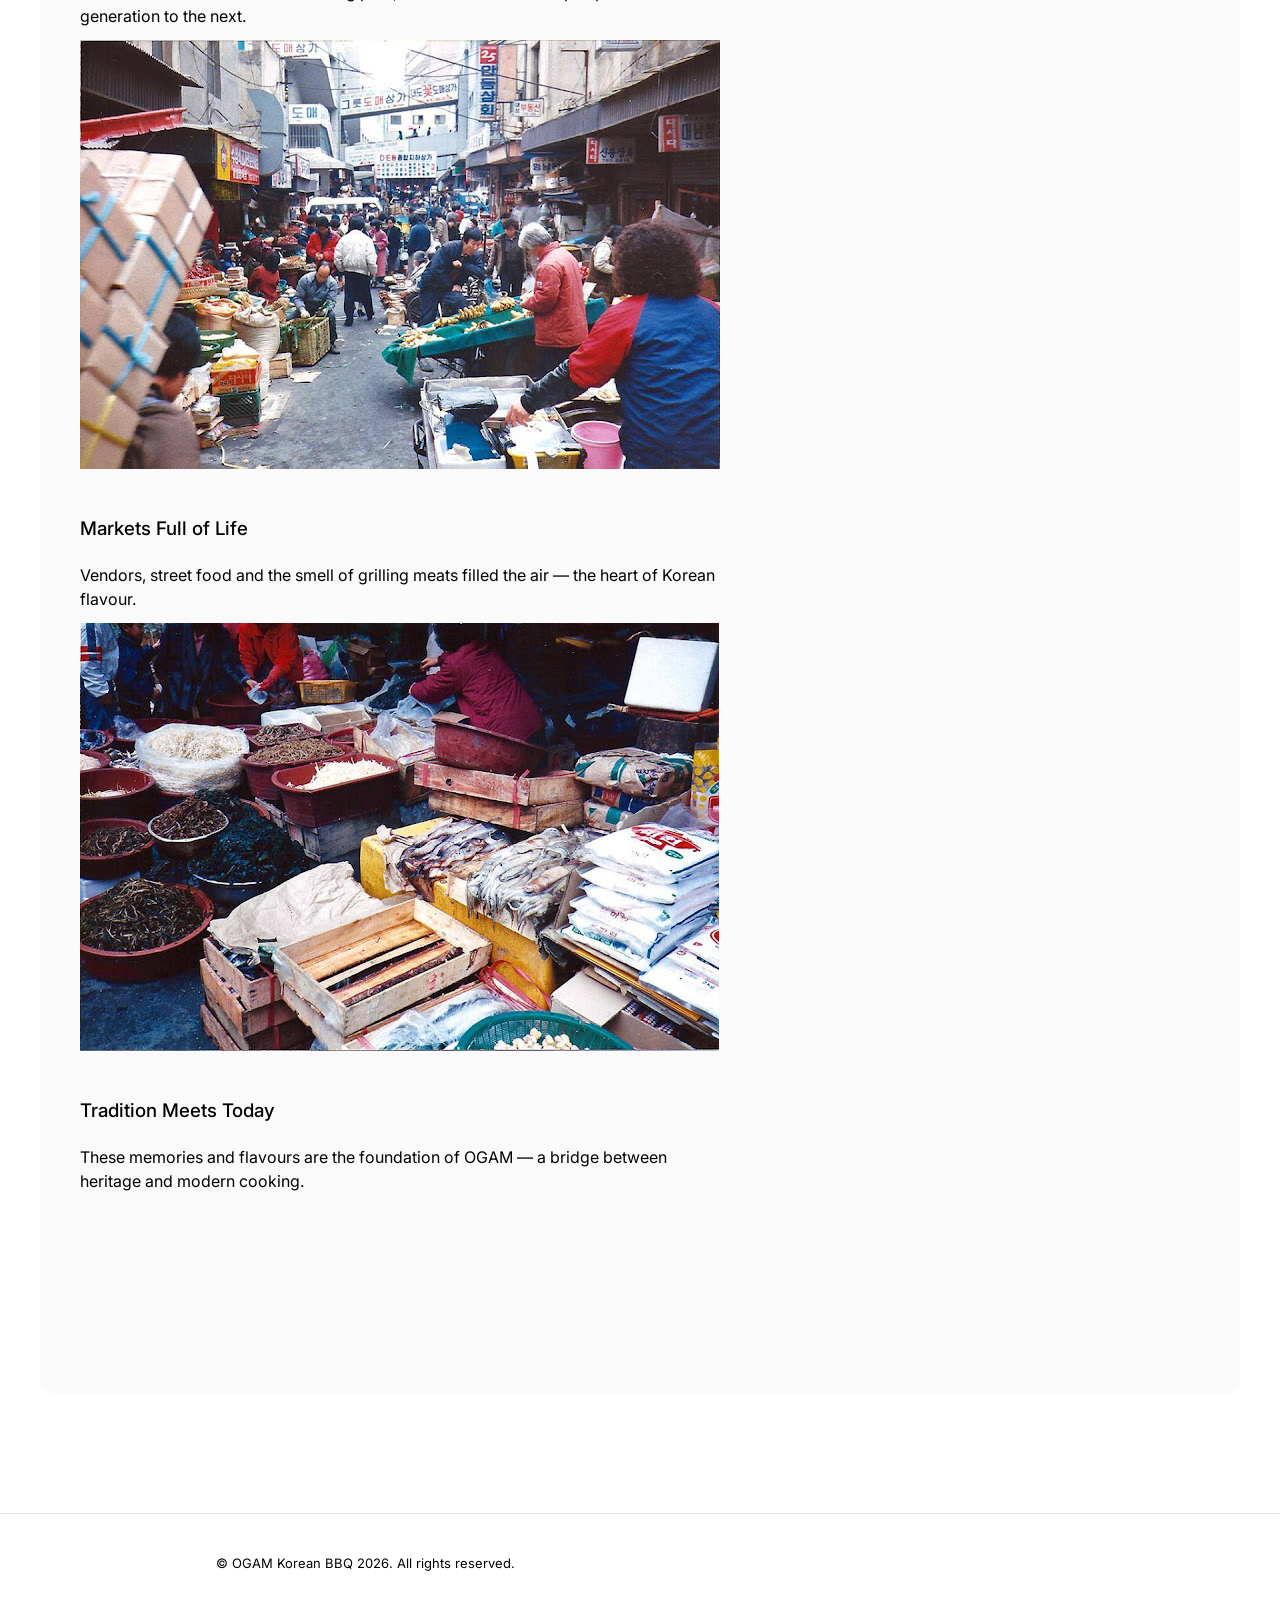
==== commit 7d439923: "Update about.html" ====
--- a/about.html
+++ b/about.html
@@ -33,31 +33,33 @@
         </header>
 
         <!-- OGAM STORY -->
-        <section class="ogam-story">
+<section class="ogam-story">
 
-            <p>
-                OGAM is built on a simple idea: authentic Korean flavours should be easy to enjoy, wherever you live.
-                Each bottle is crafted to capture the depth, balance and warmth of Korean home cooking — without long
-                ingredient lists or complicated techniques.
-            </p>
+    <p>
+        OGAM is built on a simple idea: authentic Korean flavours should be easy to enjoy, wherever you live.
+        Each bottle is crafted to capture the depth, balance and warmth of Korean home cooking — without long
+        ingredient lists or complicated techniques.
+    </p>
 
-            <p>
-                Our sauces are designed to be versatile: pour over grilled meats, toss through vegetables, glaze roasted
-                dishes or use as a dipping sauce. Whether it’s a quick midweek meal or a table full of shared plates,
-                OGAM brings a little more flavour to everyday cooking.
-            </p>
+    <p>
+        Our sauces are designed to be versatile: pour over grilled meats, toss through vegetables, glaze roasted
+        dishes or use as a dipping sauce. Whether it’s a quick midweek meal or a table full of shared plates,
+        OGAM brings a little more flavour to everyday cooking.
+    </p>
 
-            <p>
-                From the first recipe tests in Jay’s kitchen to the bottles now on shelves, the focus has stayed the same:
-                real flavour, honest ingredients and food that brings people together.
-            </p>
+    <p>
+        What began as small recipe tests in Jay’s kitchen has grown into a range of sauces made with the same
+        care, intuition and respect for tradition. The focus has never changed: real flavour, honest ingredients
+        and food that brings people together.
+    </p>
 
-            <p>
-                OGAM is more than a sauce brand — it’s a bridge between heritage and modern cooking, between Korean
-                tradition and global kitchens.
-            </p>
+    <p>
+        OGAM is more than a sauce brand — it’s a bridge between heritage and modern cooking, between Korean
+        tradition and global kitchens.
+    </p>
 
-        </section>
+</section>
+
 
         <!-- HERITAGE IMAGES -->
         <section class="about-images">
--- a/style.css
+++ b/style.css
@@ -155,13 +155,16 @@
 .seen-logos {
     display: flex;
     justify-content: center;
-    gap: 60px;
+    align-items: center;
+    gap: 50px;
     flex-wrap: wrap;
+    margin-top: 40px;
 }
 
 .seen-logos img {
-    max-height: 90px;
-    opacity: 0.9;
+    max-height: 60px;
+    object-fit: contain;
+    opacity: 0.85;
     transition: 0.3s ease;
 }
 
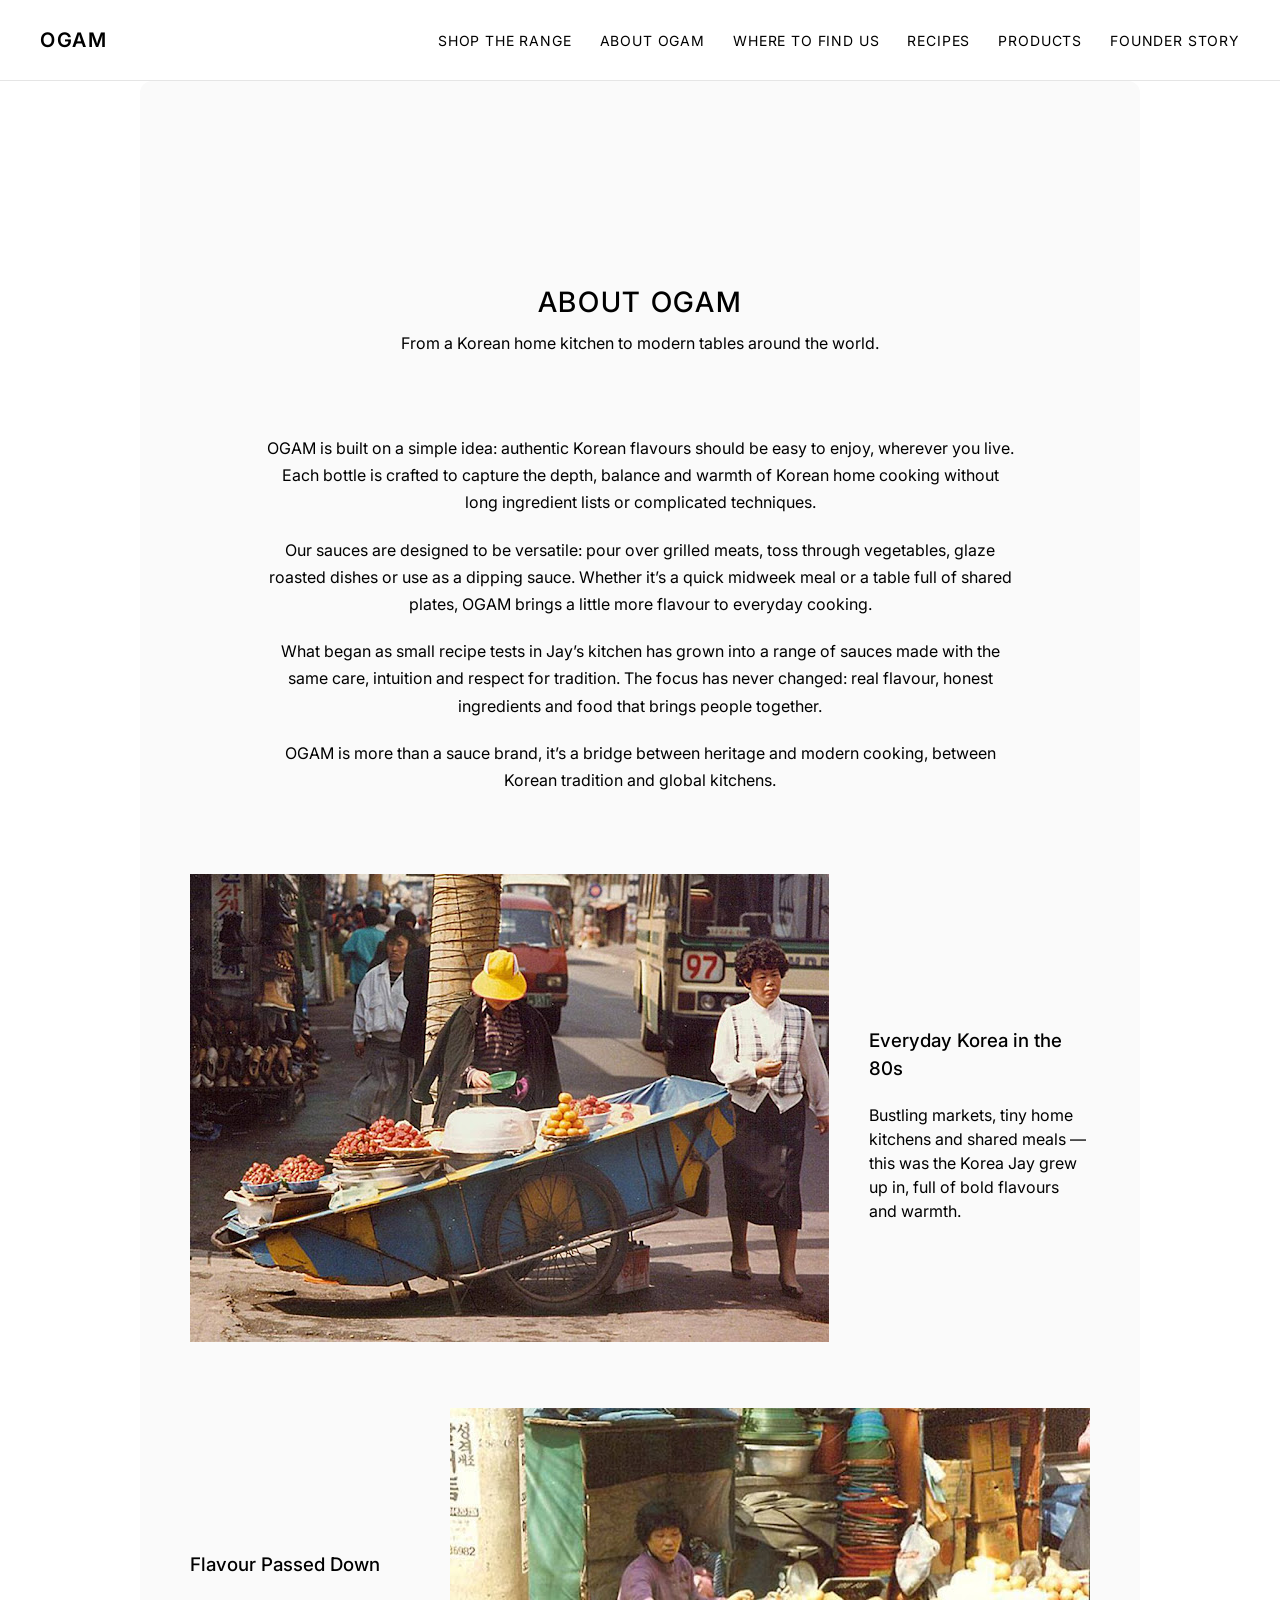
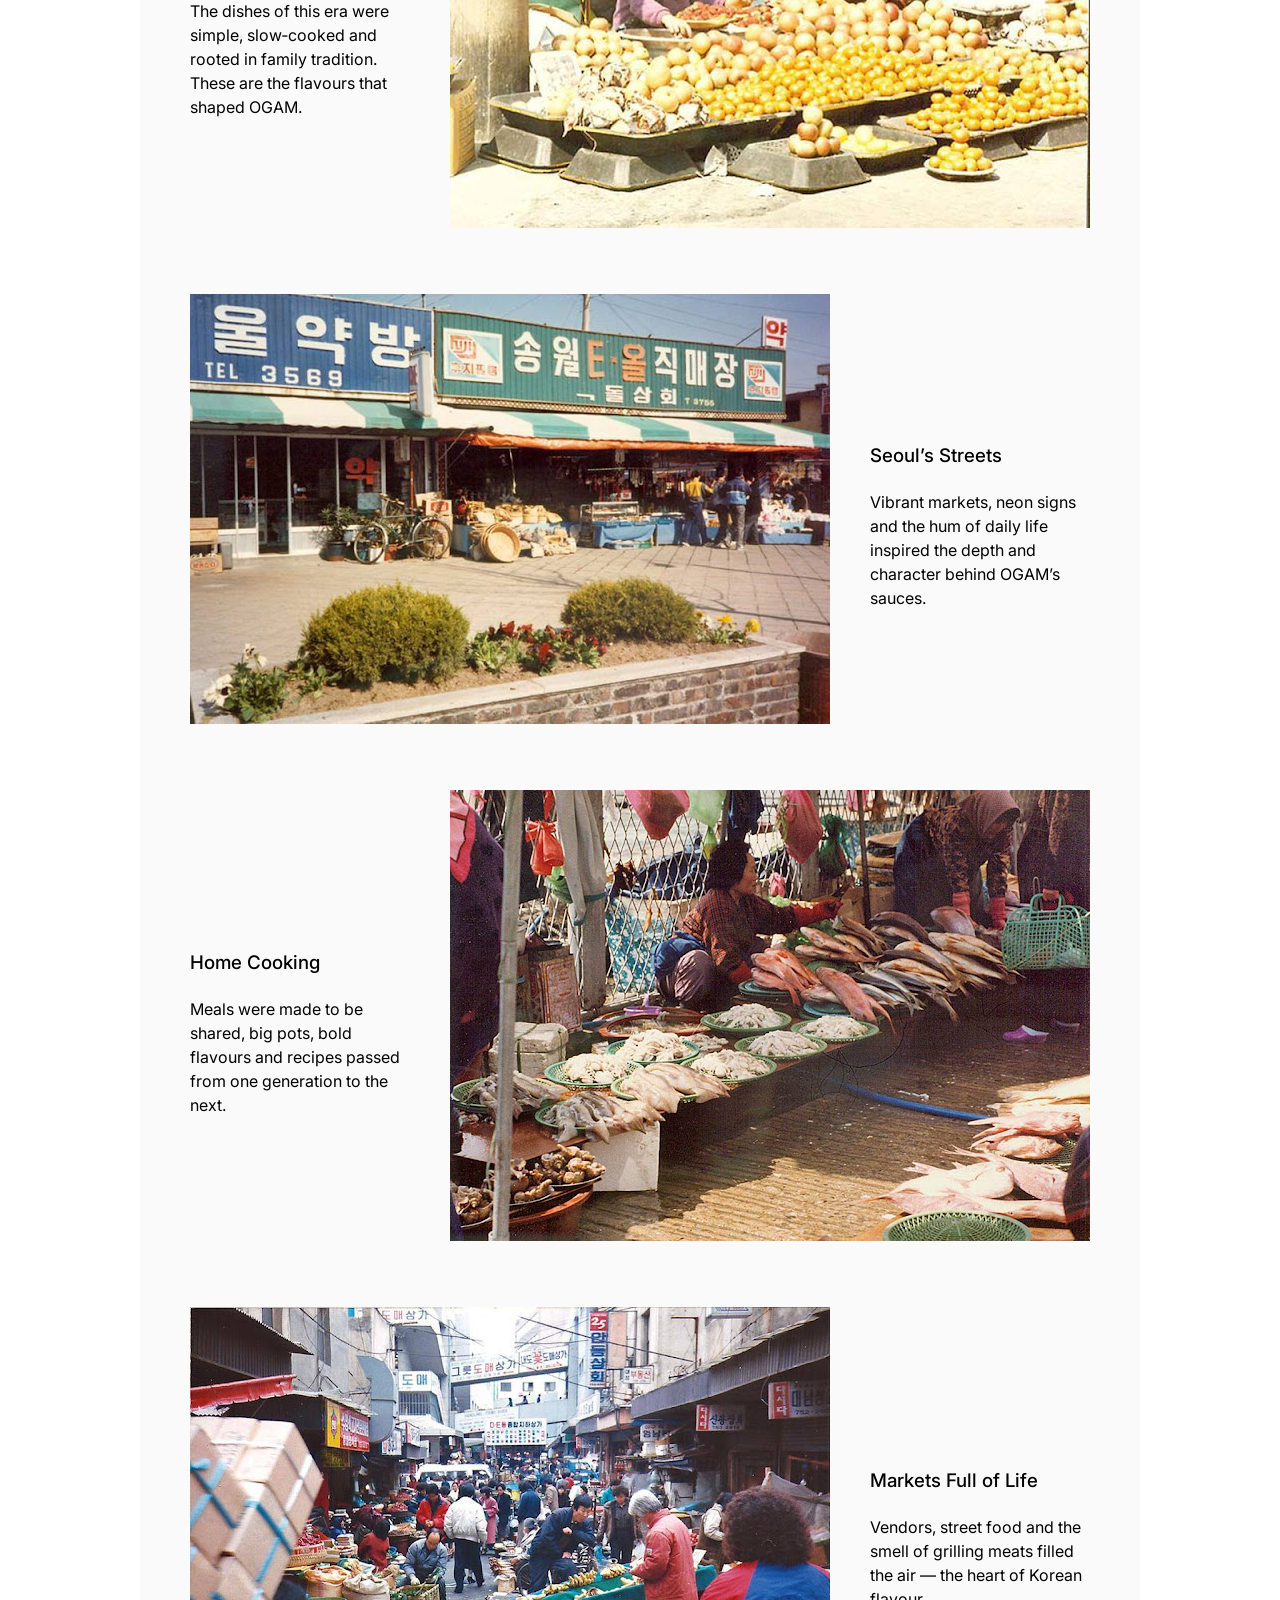
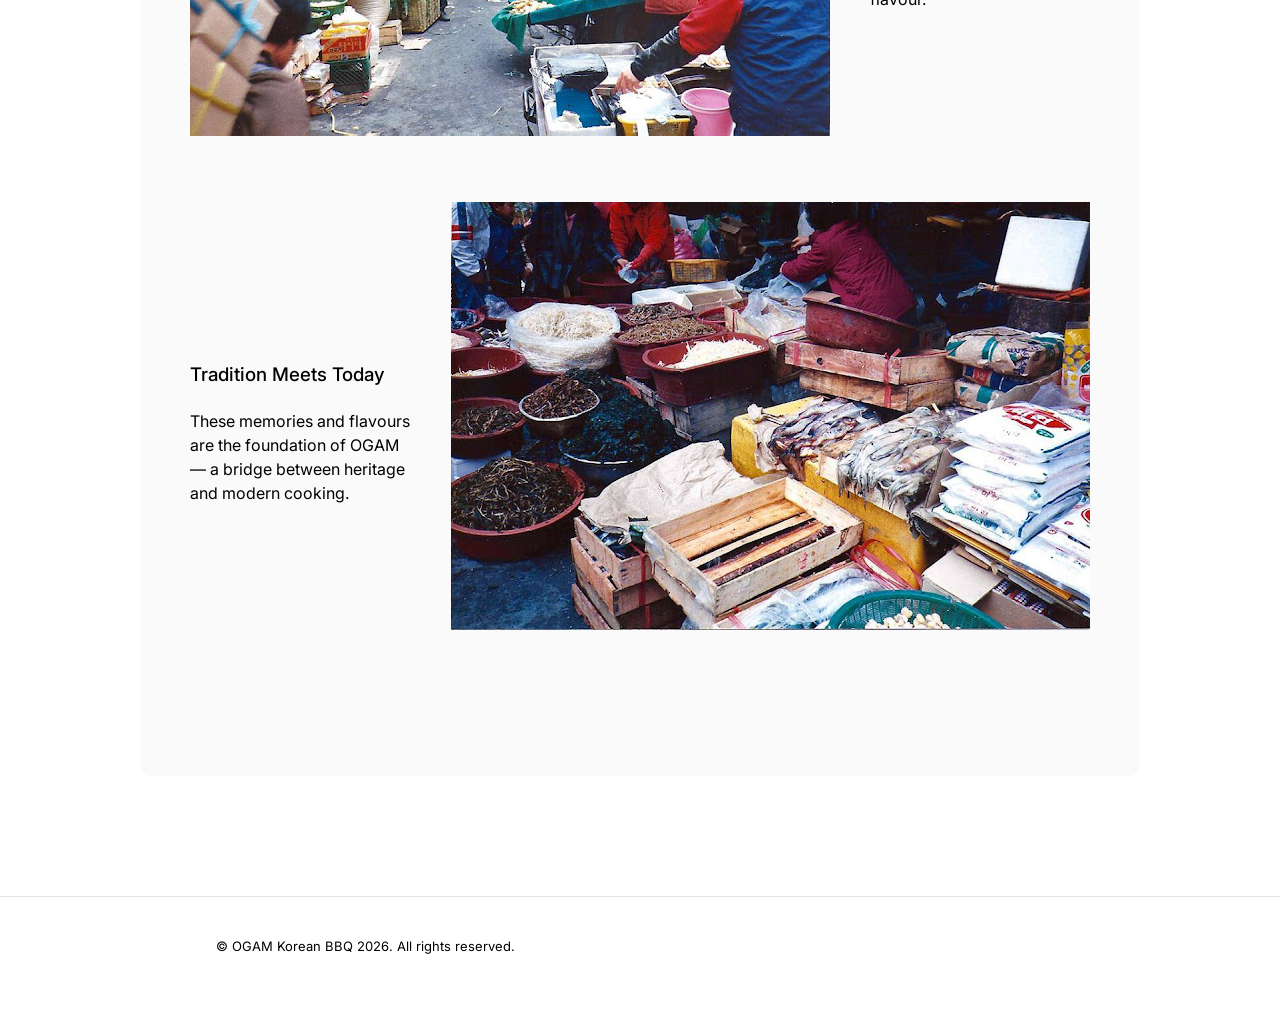
==== commit d82bfd8a: "Update about.html" ====
--- a/about.html
+++ b/about.html
@@ -37,7 +37,7 @@
 
     <p>
         OGAM is built on a simple idea: authentic Korean flavours should be easy to enjoy, wherever you live.
-        Each bottle is crafted to capture the depth, balance and warmth of Korean home cooking — without long
+        Each bottle is crafted to capture the depth, balance and warmth of Korean home cooking without long
         ingredient lists or complicated techniques.
     </p>
 
@@ -54,7 +54,7 @@
     </p>
 
     <p>
-        OGAM is more than a sauce brand — it’s a bridge between heritage and modern cooking, between Korean
+        OGAM is more than a sauce brand, it’s a bridge between heritage and modern cooking, between Korean
         tradition and global kitchens.
     </p>
 
@@ -100,7 +100,7 @@
                 </div>
                 <div class="about-text">
                     <h3>Home Cooking</h3>
-                    <p>Meals were made to be shared — big pots, bold flavours and recipes passed from one generation to the next.</p>
+                    <p>Meals were made to be shared, big pots, bold flavours and recipes passed from one generation to the next.</p>
                 </div>
             </div>
 
--- a/style.css
+++ b/style.css
@@ -25,6 +25,58 @@
     max-width: 1100px;
     margin: 0 auto;
 }
+button,
+a.btn,
+.recipe-btn,
+.hero-btn,
+.product-card img {
+    transition: transform .3s ease, background .3s ease, opacity .3s ease;
+}
+
+button:hover,
+a.btn:hover,
+.recipe-btn:hover,
+.hero-btn:hover {
+    transform: scale(1.04);
+    background: #111;
+    opacity: 0.9;
+}
+
+.product-card:hover img {
+    transform: scale(1.05);
+}
+
+
+a,
+button,
+.hero-btn,
+.recipe-btn,
+.product-card img {
+    transition: transform .3s ease, background .3s ease, opacity .3s ease;
+}
+
+a:hover,
+button:hover,
+.hero-btn:hover,
+.recipe-btn:hover {
+    transform: scale(1.04);
+    opacity: 0.9;
+}
+
+.cta-section {
+    text-align: center;
+}
+
+.cta-section .hero-btn,
+.cta-section .cta-btn {
+    margin: 0 auto;
+    display: inline-block;
+}
+
+
+.product-card:hover img {
+    transform: scale(1.05);
+}
 
 
 .hero {
@@ -49,11 +101,7 @@
     line-height: 1.05;
 }
 
-.awards-section {
-    background: #fafafa;
-    padding: 80px 60px;
-    border-radius: 16px;
-}
+
 
 .teaser-item img {
     max-height: 300px;
@@ -70,7 +118,43 @@
     height: 260px;
     object-fit: cover;
     border-radius: 12px;
+    opacity:0;
+    animation: fadeInUp .8s ease forwards;
   
+}
+
+/* Wrap the whole recipes area in a centered column */
+.recipes-section {
+    max-width: 900px;
+    margin: 0 auto 80px;
+    padding: 0 40px;
+    text-align: center;
+}
+
+
+.lifestyle-grid img:nth-child(2) { animation-delay: .1s; }
+.lifestyle-grid img:nth-child(3) { animation-delay: .2s; }
+.lifestyle-grid img:nth-child(4) { animation-delay: .3s; }
+/* Center the grid inside that column */
+.recipes-grid {
+    display: grid;
+    grid-template-columns: repeat(2, 1fr);
+    gap: 40px;
+    justify-items: center;      /* centers the cards in each column */
+    margin-top: 40px;
+}
+
+/* Keep cards narrow and tidy */
+.recipe-card {
+    max-width: 260px;
+    text-align: center;          
+}
+
+.recipe-card h3 {
+    text-transform: uppercase;
+    letter-spacing: 0.05em;
+    margin-bottom: 12px;
+    text-align: center;
 }
 
 
@@ -95,7 +179,7 @@
 
 
 section {
-    margin-bottom: 120px;
+    margin-bottom: 80px;
 }
 
 
@@ -103,10 +187,22 @@
     background: linear-gradient(180deg, #fafafa, #f0f0f0);
     padding: 120px 40px;
     border-radius: 16px;
-}
-
-
-
+    text-align:center;
+}
+
+.cta-section .hero-btn,
+.cta-section .cta-btn {
+    margin: 0 auto;
+    display: inline-block;
+}
+
+
+
+.lifestyle-grid {
+    display: grid;
+    grid-template-columns: repeat(auto-fit, minmax(260px, 1fr));
+    gap: 20px;
+}
 
 
 .founder-intro {
@@ -171,6 +267,17 @@
 .seen-logos img:hover {
     opacity: 1;
 }
+
+.section-heading {
+    text-transform: uppercase;
+    letter-spacing: 0.06em;
+}
+.section-sub {
+    text-transform: uppercase;
+    letter-spacing: 0.04em;
+    font-size: 14px;
+}
+
 
 .hero::after {
     content: "";
@@ -228,6 +335,7 @@
 
 .hero-overlay {
     position: absolute;
+    line-height: 1.05;
     top: 45%;
     left: 60px;
     transform: translateY(-45%);
@@ -382,11 +490,23 @@
 }
 
 
+.ogam-story p {
+    opacity: 0;
+    animation: fadeInUp 0.8s ease forwards;
+}
+
+.ogam-story p:nth-child(2) { animation-delay: 0.1s; }
+.ogam-story p:nth-child(3) { animation-delay: 0.2s; }
+.ogam-story p:nth-child(4) { animation-delay: 0.3s; }
+
+
+
 .hero-subpage {
     padding: 80px 40px 40px;
     text-align:center;
     max-width: 1100px;
     margin: 0 auto;
+    margin-bottom: 40px;
 }
 
 .hero-subpage-inner {
@@ -409,11 +529,26 @@
     text-align: center;
 }
 
-.founder-section p,
+.founder-section p {
+    max-width: 750px;
+    margin: 0 auto 20px;
+    text-align: center;
+}
+
+.ogam-story {
+    max-width: 750px;
+    margin: 0 auto 80px;
+    text-align: center;
+}
+
 .ogam-story p {
     max-width: 750px;
-    text-align:center;
-}
+    margin: 0 auto 20px;
+    line-height: 1.7;
+}
+
+
+
 
 .footer {
     padding: 40px;
@@ -525,16 +660,32 @@
 }
 
 
-.founder-section,
+.founder-section p {
+    max-width: 750px;
+    margin: 0 auto 20px;
+    text-align: center;
+}
+
 .ogam-story {
-    margin-top: 40px;
-}
+    max-width: 750px;
+    margin: 0 auto 80px;
+    text-align: center;
+}
+
+.ogam-story p {
+    max-width: 750px;
+    margin: 0 auto 20px;
+    line-height: 1.7;
+    text-align: center;
+}
+
+
 
 .page-container {
     background: #fafafa;        /* soft luxury background */
     padding: 80px 40px;         /* generous editorial spacing */
     border-radius: 12px;        /* premium rounded edges */
-    max-width: 1200px;           /* narrower = more luxury */
+    max-width: 1000px;           /* narrower = more luxury */
     margin: 0px auto 120px;    /* centre it beautifully */
 }
 
@@ -583,6 +734,32 @@
     margin-bottom: 10px;
 }
 
+.about-images {
+    max-width: 900px;
+    margin: 0 auto;
+}
+
+.about-block {
+    display: flex;
+    align-items: center;
+    gap: 40px;
+    margin-bottom: 60px;
+}
+
+
+.lifestyle-grid img {
+    opacity: 0;
+    animation: fadeInUp .8s ease forwards;
+}
+
+.lifestyle-grid img:nth-child(2) { animation-delay: .1s; }
+.lifestyle-grid img:nth-child(3) { animation-delay: .2s; }
+.lifestyle-grid img:nth-child(4) { animation-delay: .3s; }
+
+.about-block.reverse {
+    flex-direction: row-reverse;
+}
+
 .products-heading {
     text-transform: uppercase;
     letter-spacing: 0.06em;
@@ -714,6 +891,8 @@
     display: grid;
     grid-template-columns: repeat(2, 1fr);
     gap: 40px;
+    justify-items: center;
+
   
   
 }
@@ -723,6 +902,7 @@
     flex-direction: column;
     justify-content: space-between;
     max-width: 260px;
+    text-align: center;
 }
 
 .recipe-card img {
@@ -736,6 +916,7 @@
     font-weight: 500;
     letter-spacing: 0.02em;
     margin-bottom: 20px;
+      text-transform: uppercase;
 }
 
 .recipe-btn {
@@ -748,8 +929,8 @@
     font-size: 14px;
     letter-spacing: 0.03em;
     transition: 0.3s ease;
-    margin-top: auto;
     align-self: center;
+    margin-top:10px;
 }
 
 .recipe-btn:hover {
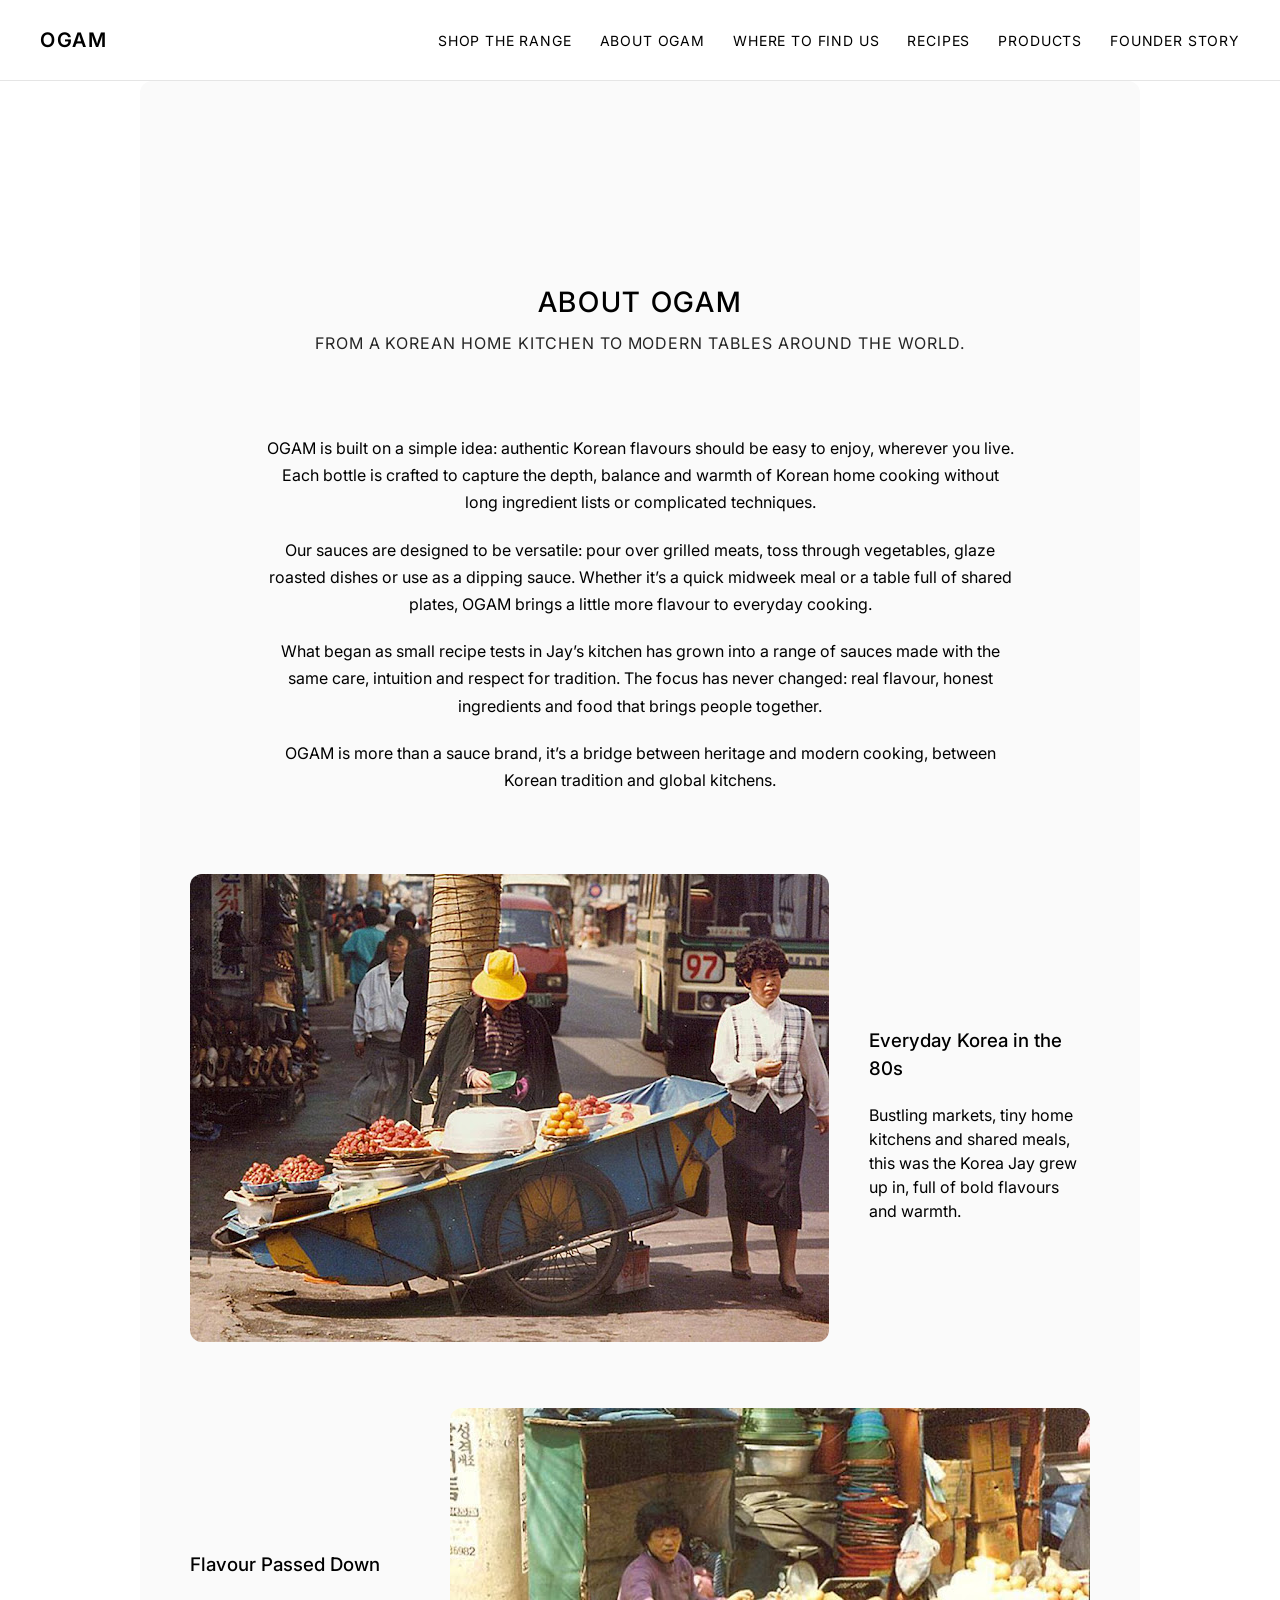
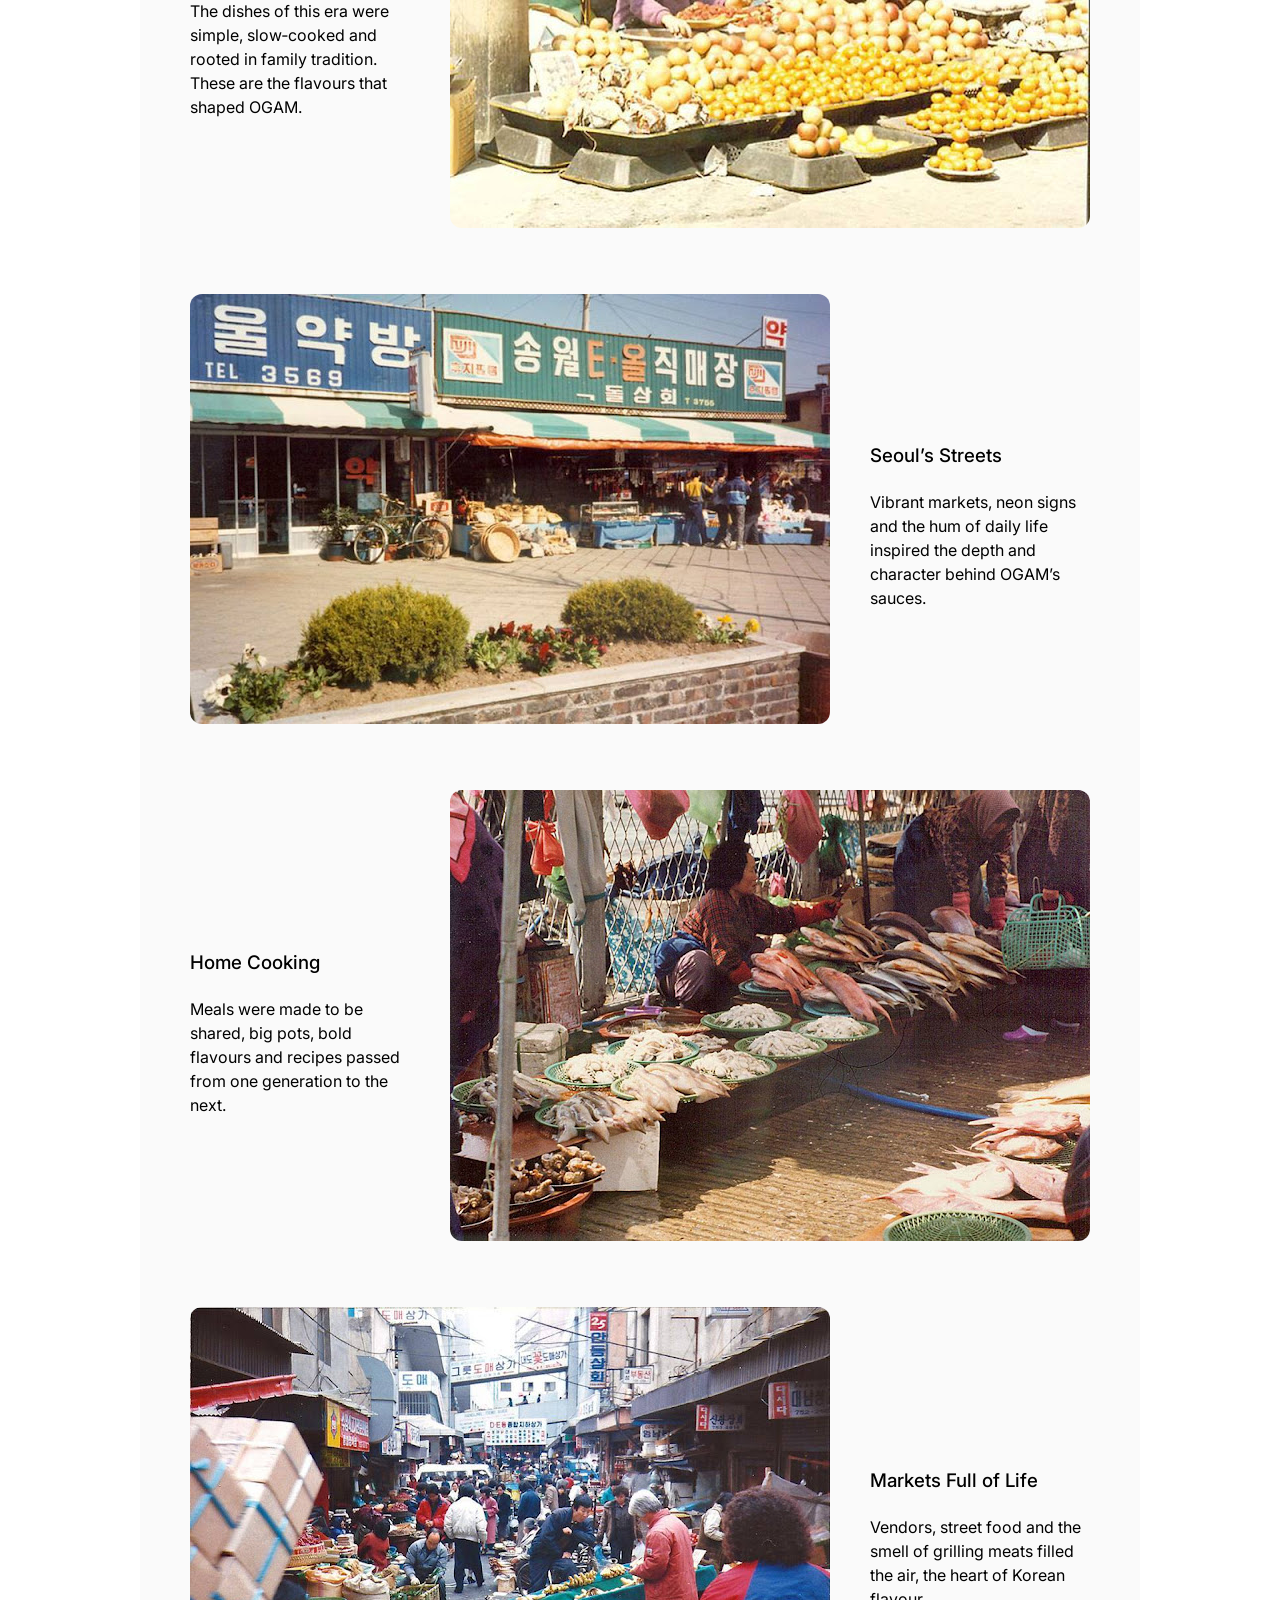
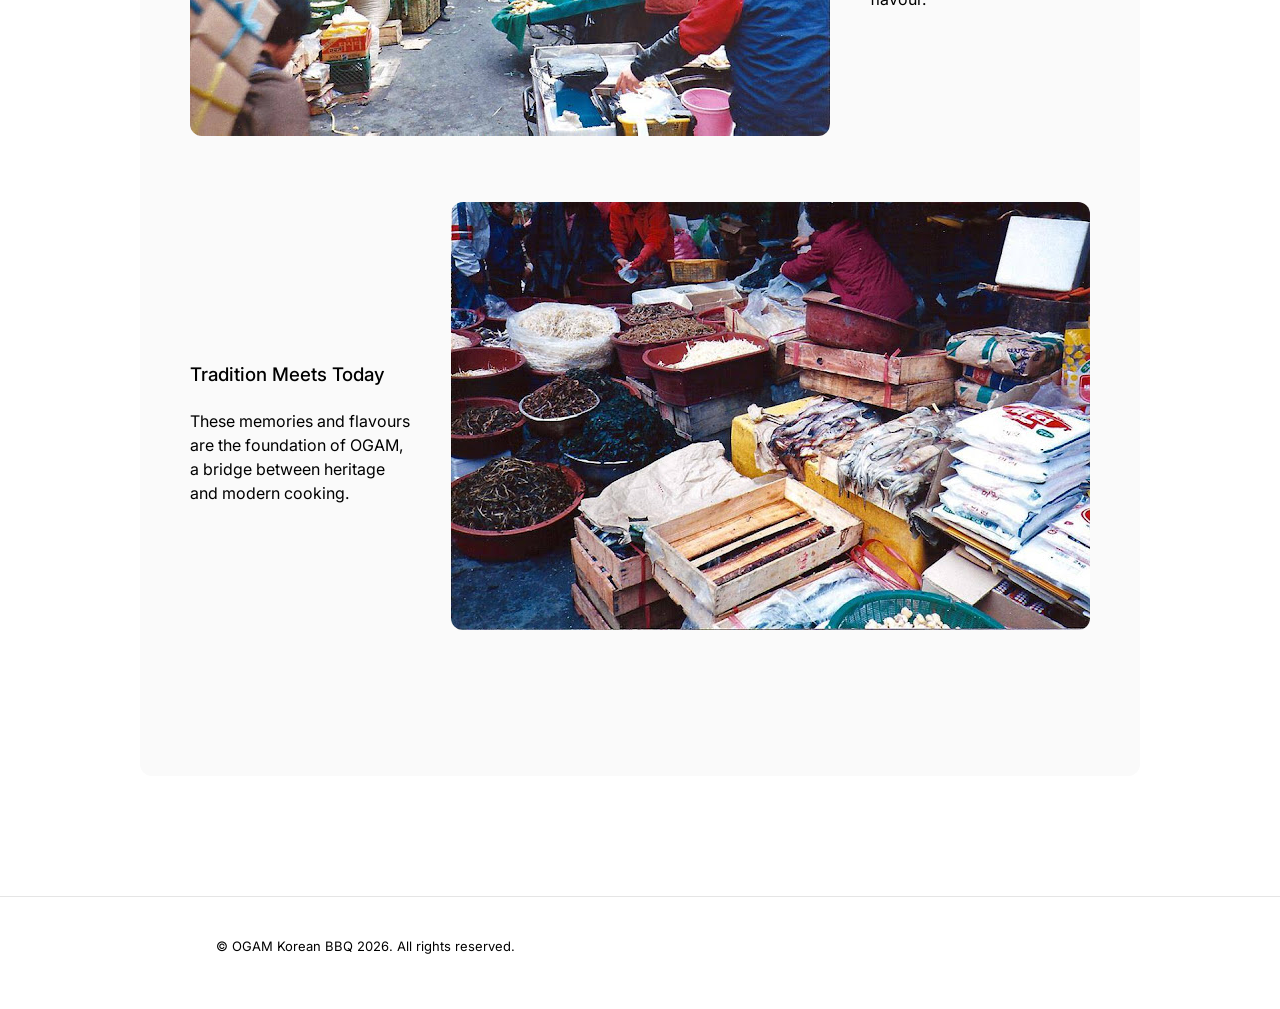
==== commit f104e7b5: "Update about.html" ====
--- a/about.html
+++ b/about.html
@@ -70,7 +70,7 @@
                 </div>
                 <div class="about-text">
                     <h3>Everyday Korea in the 80s</h3>
-                    <p>Bustling markets, tiny home kitchens and shared meals — this was the Korea Jay grew up in, full of bold flavours and warmth.</p>
+                    <p>Bustling markets, tiny home kitchens and shared meals, this was the Korea Jay grew up in, full of bold flavours and warmth.</p>
                 </div>
             </div>
 
@@ -110,7 +110,7 @@
                 </div>
                 <div class="about-text">
                     <h3>Markets Full of Life</h3>
-                    <p>Vendors, street food and the smell of grilling meats filled the air — the heart of Korean flavour.</p>
+                    <p>Vendors, street food and the smell of grilling meats filled the air, the heart of Korean flavour.</p>
                 </div>
             </div>
 
@@ -120,7 +120,7 @@
                 </div>
                 <div class="about-text">
                     <h3>Tradition Meets Today</h3>
-                    <p>These memories and flavours are the foundation of OGAM — a bridge between heritage and modern cooking.</p>
+                    <p>These memories and flavours are the foundation of OGAM, a bridge between heritage and modern cooking.</p>
                 </div>
             </div>
 
--- a/style.css
+++ b/style.css
@@ -11,6 +11,52 @@
     background: #ffffff;
     color: #000000;
     line-height: 1.5;
+}
+
+.socials {
+  padding: 2rem 0;
+  border-top: 1px solid #eee;
+}
+
+.socials h2 {
+  font-size: 1.4rem;
+  margin-bottom: 0.75rem;
+}
+
+.social-links {
+  list-style: none;
+  padding: 0;
+  display: flex;
+  gap: 1.5rem;
+  flex-wrap: wrap;
+}
+
+.social-links a {
+  text-decoration: none;
+  font-weight: 500;
+  color: #222;
+}
+
+.social-links a:hover {
+  text-decoration: underline;
+}
+
+
+/* GLOBAL IMAGE STYLE */
+img {
+    border-radius: 12px;
+}
+
+/* GLOBAL HOVER EFFECT FOR ALL INTERACTIVE ELEMENTS */
+.hoverable {
+    transition: transform .3s ease, opacity .3s ease;
+    cursor: pointer;
+    display: inline-block;
+}
+
+.hoverable:hover {
+    transform: scale(1.05);
+    opacity: 0.9;
 }
 
 
@@ -42,6 +88,15 @@
     opacity: 0.9;
 }
 
+.sustainability-note {
+    font-size: 14px;
+    line-height: 1.5;
+    margin-top: 14px;
+    opacity: 0.85;
+   
+}
+
+
 .product-card:hover img {
     transform: scale(1.05);
 }
@@ -100,6 +155,12 @@
     font-size: 64px;
     line-height: 1.05;
 }
+
+.hero-overlay .ogam-btn {
+    margin-top: 10px;
+    display: inline-block;
+}
+
 
 
 
@@ -126,6 +187,7 @@
 /* Wrap the whole recipes area in a centered column */
 .recipes-section {
     max-width: 900px;
+    max-heigth: 260px;
     margin: 0 auto 80px;
     padding: 0 40px;
     text-align: center;
@@ -147,7 +209,11 @@
 /* Keep cards narrow and tidy */
 .recipe-card {
     max-width: 260px;
-    text-align: center;          
+    max-heigth: 330px;
+    text-align: center; 
+    heigth: 240px;
+    object-fit: cover; 
+    border-radium: 12px; 
 }
 
 .recipe-card h3 {
@@ -242,7 +308,7 @@
 
 /* AS SEEN IN */
 .as-seen-in {
-    background: #fafafa;
+  
     padding: 80px 40px;
     border-radius: 16px;
     margin-bottom: 120px;
@@ -288,7 +354,7 @@
 
 /* AWARDS */
 .awards-section {
-    background: #f4f4f4;
+
     padding: 80px 40px;
     border-radius: 16px;
     margin-bottom: 120px;
@@ -527,6 +593,14 @@
     max-width: 700px;
     margin: 0 auto;
     text-align: center;
+    text-transform: uppercase;
+    font-family: 'Inter', sans-serif;
+    color: #000000;
+    line-height: 1.5;
+    text-transform: uppercase;
+    letter-spacing: 0.06em;
+    opacity: 0.85;
+
 }
 
 .founder-section p {
@@ -953,6 +1027,64 @@
     margin-bottom: 40px;
 }
 
+/* USER GALLERY SECTION */
+.user-gallery {
+    max-width: 1100px;
+    margin: 80px auto;
+    text-align: center;
+    padding: 0 20px;
+}
+
+.gallery-heading {
+    font-size: 2.4rem;
+    font-weight: 600;
+    margin-bottom: 10px;
+    letter-spacing: 1px;
+    text-transform: uppercase;
+}
+
+.gallery-subheading {
+    text-transform: uppercase;
+    text-align: center; 
+    font-size: 1.1rem;
+    color: #555;
+    letter-spacing: 0.5px;
+    margin-bottom: 40px;
+}
+
+.gallery-grid {
+    display: grid;
+    grid-template-columns: repeat(auto-fit, minmax(260px, 1fr));
+    gap: 20px;
+}
+
+.gallery-item {
+    overflow: hidden;
+    border-radius: 8px;
+}
+
+.gallery-item img {
+    width: 100%;
+    height: 100%;
+    object-fit: cover;
+    transition: transform .35s ease, opacity .35s ease;
+}
+
+/* Hover effect (matches your product cards + buttons) */
+.gallery-item:hover img {
+    transform: scale(1.05);
+    opacity: 0.9;
+}
+
+.gallery-cta {
+    margin-top: 20px;
+    font-size: 0.95rem;
+    letter-spacing: 0.03em;
+    Opacity: 0.8;
+    text-align: center;
+}
+
+
 /* EVENTS GRID – EXACT clone of stockists grid */
 .events-grid {
     max-width: 1100px;
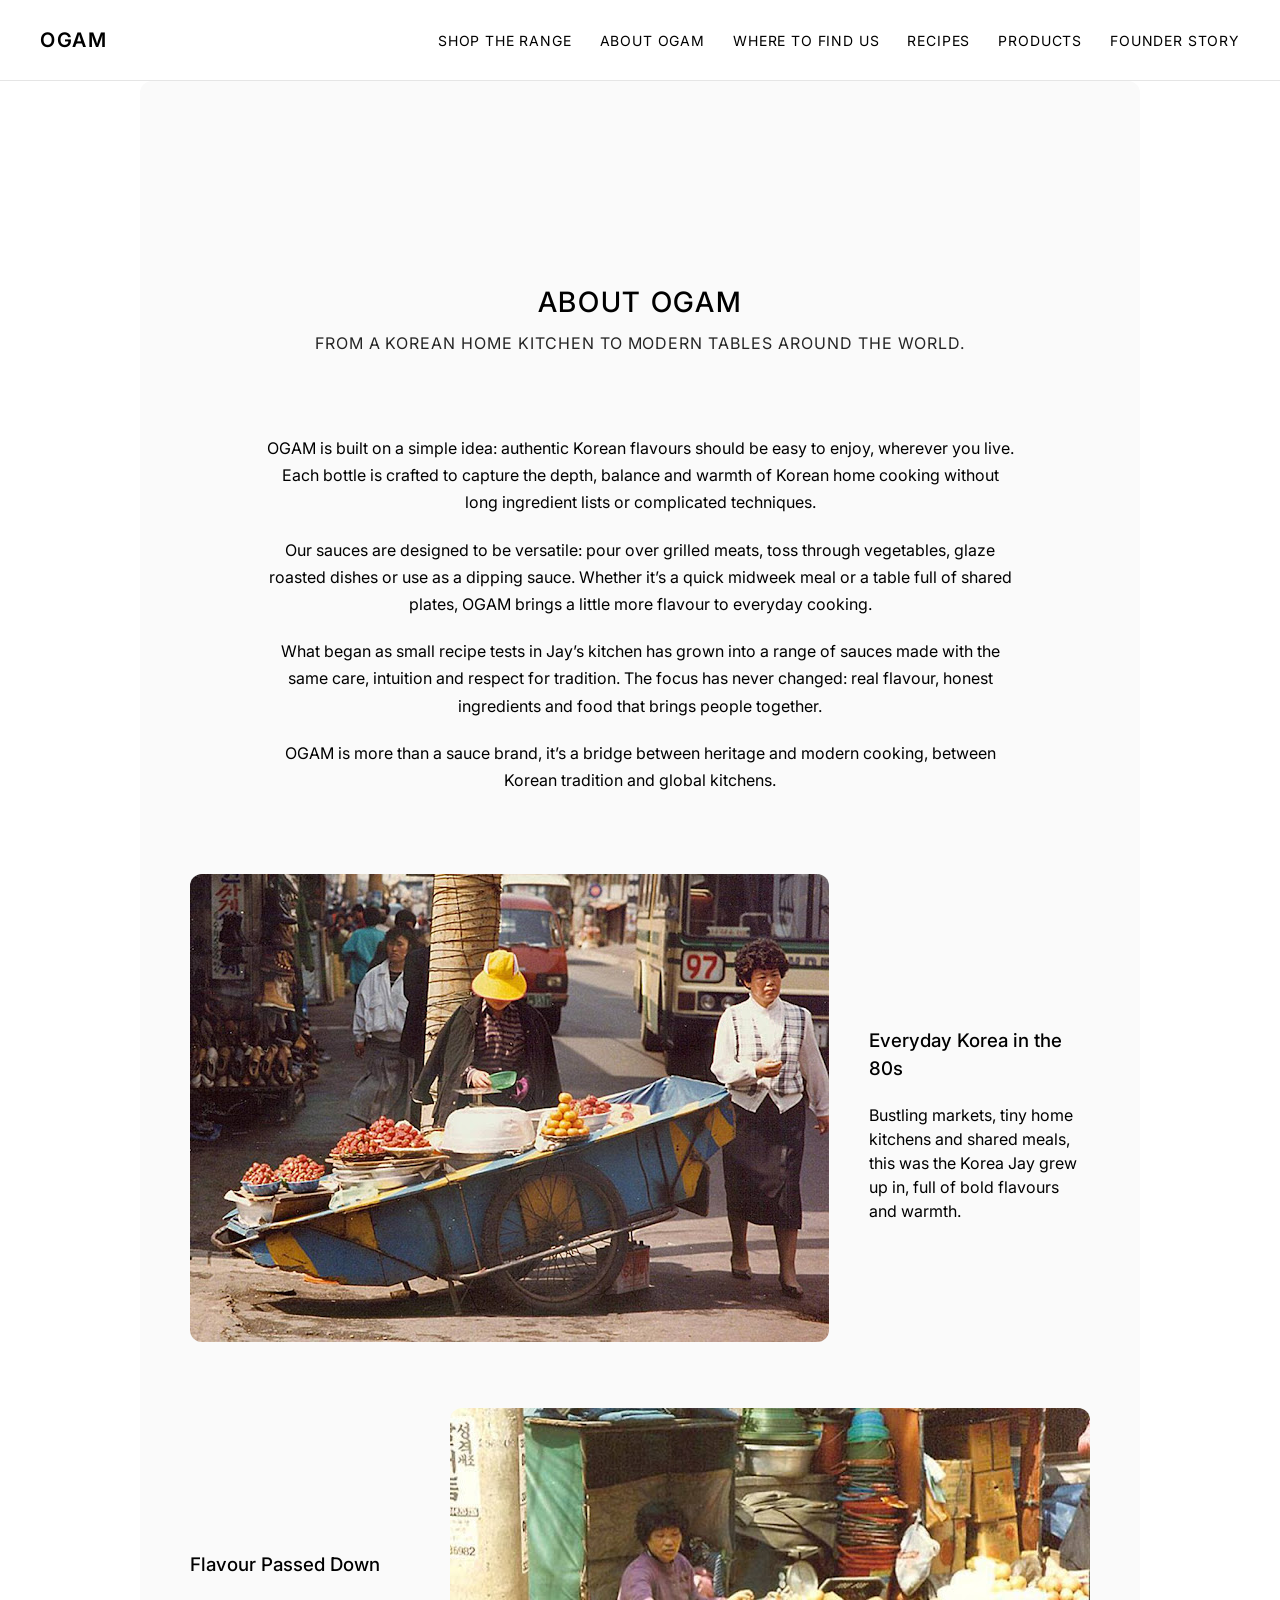
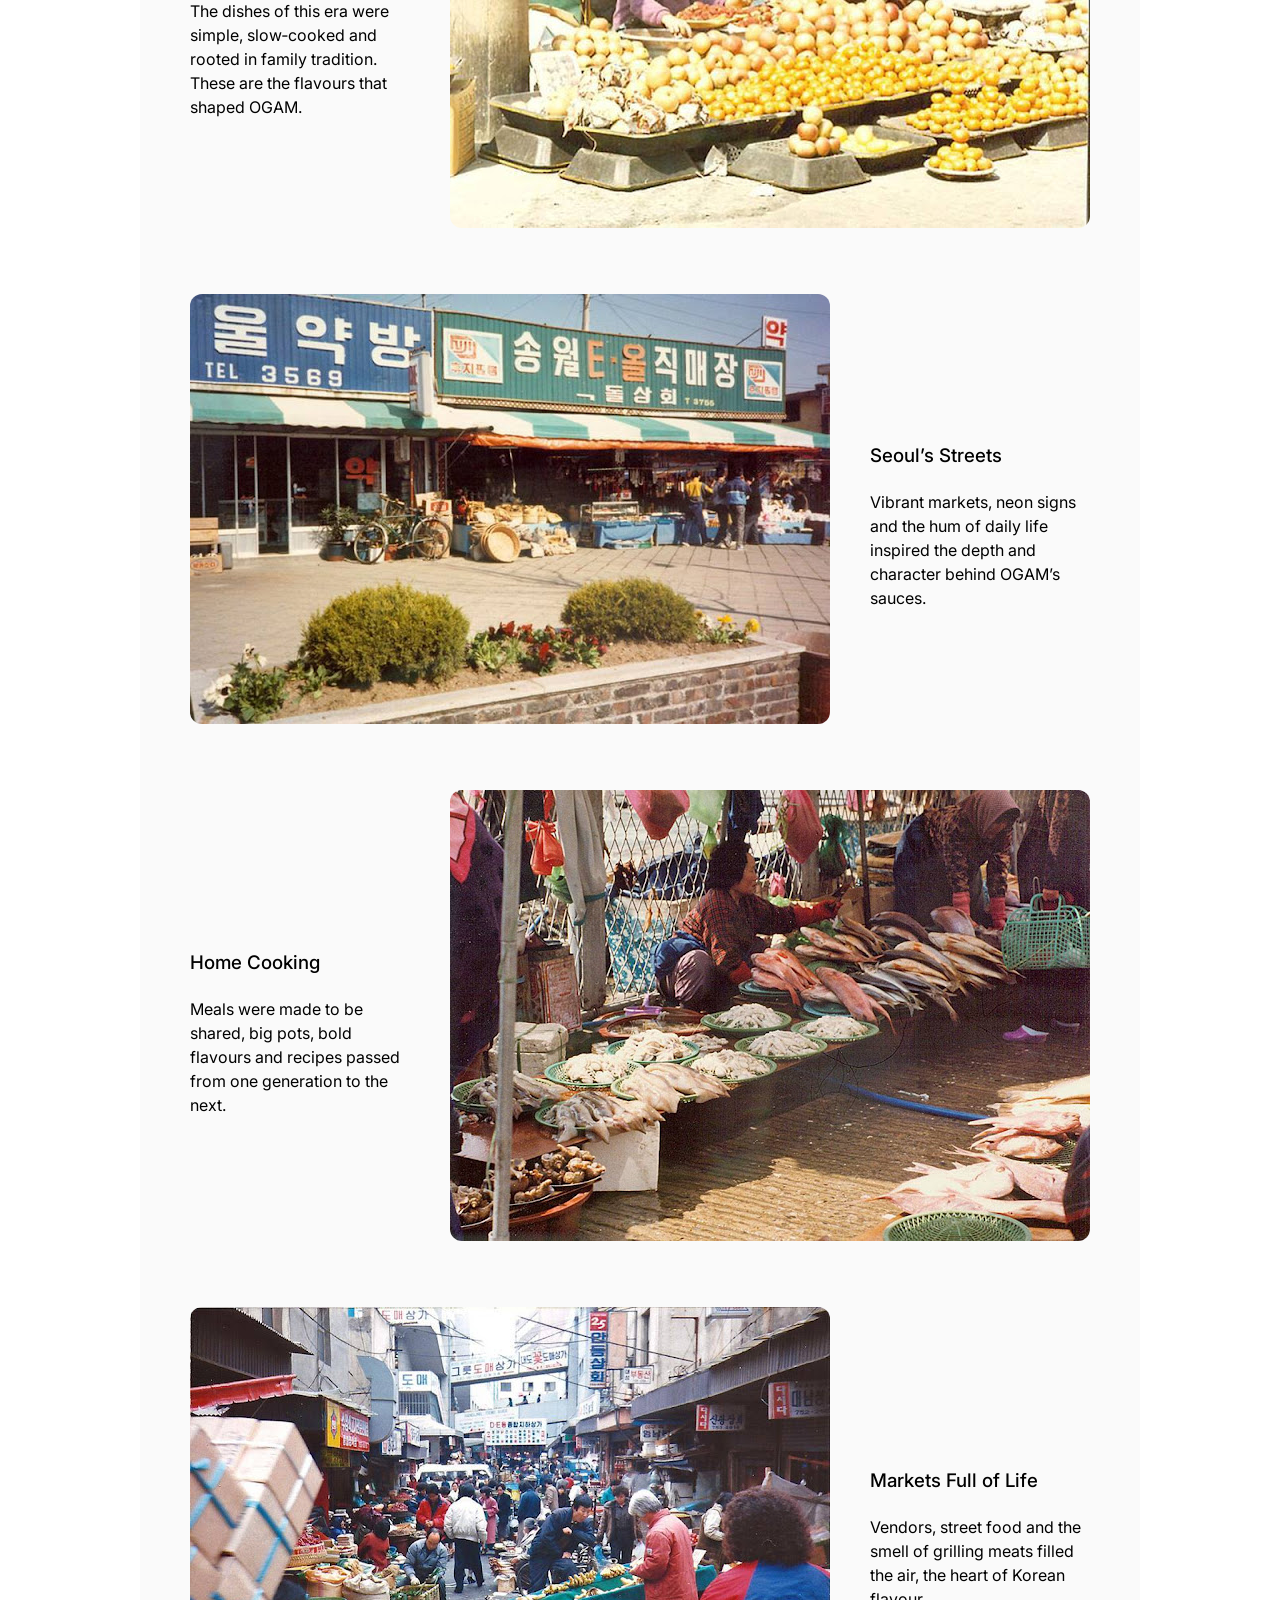
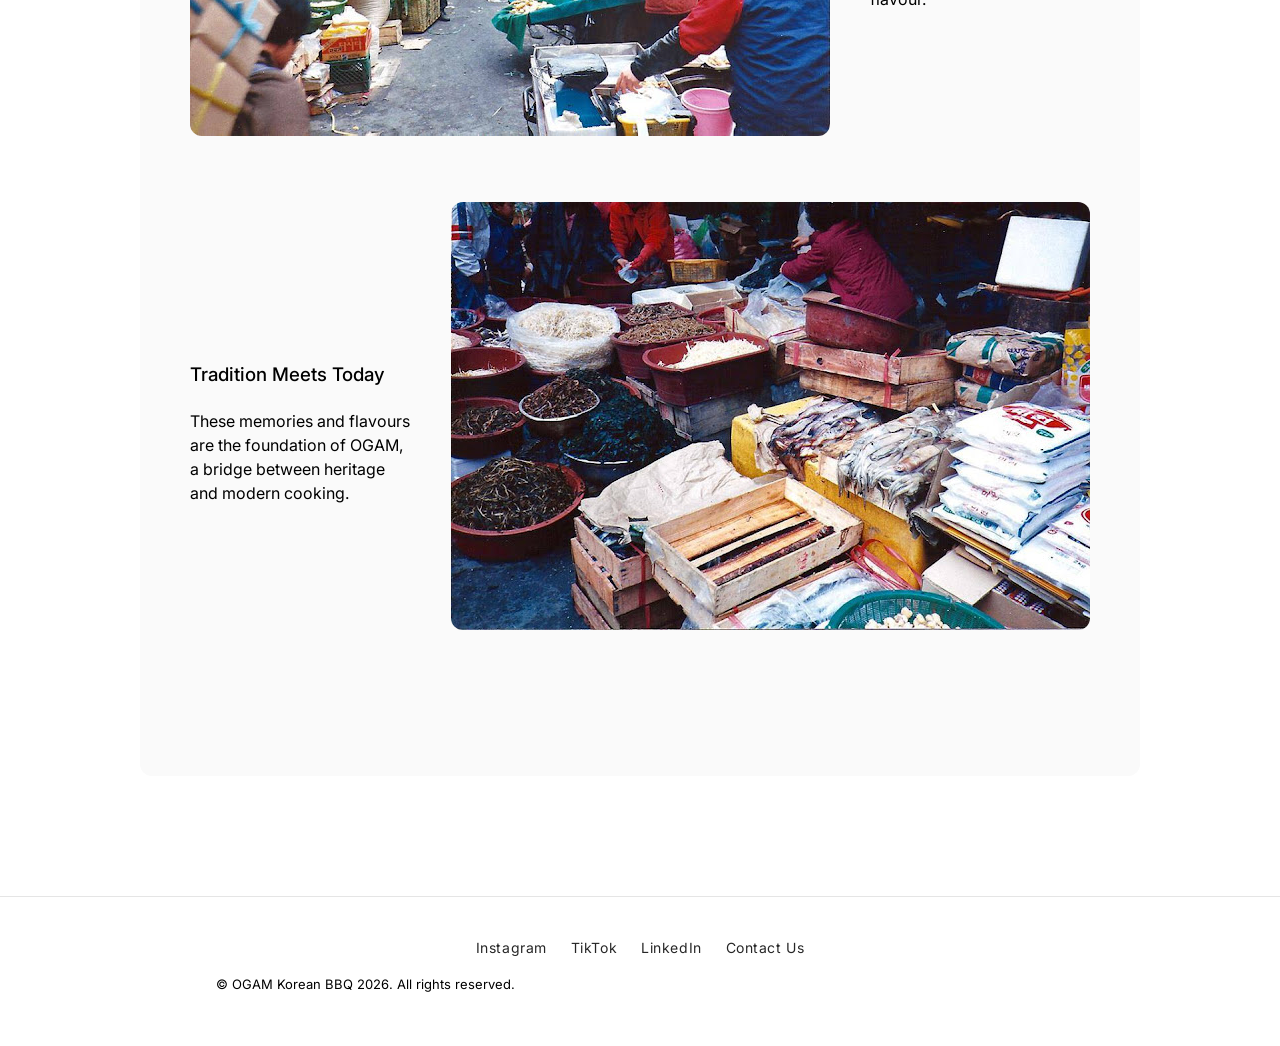
==== commit ce74c0ae: "Update about.html" ====
--- a/about.html
+++ b/about.html
@@ -128,7 +128,15 @@
 
     </div>
 
-    <footer class="footer">
+
+       <footer class="footer">
+    <ul class="footer-socials">
+    <li><a href="https://instagram.com/ogamkorean" target="_blank">Instagram</a></li>
+    <li><a href="https://tiktok.com/@ogamkorean" target="_blank">TikTok</a></li>
+    <li><a href="https://linkedin.com/JayChoi" target="_blank">LinkedIn</a></li>
+    <li><a href="mailto:hello@ogamkcork.com">Contact Us</a></li>
+  </ul>
+        
         <p>&copy; OGAM Korean BBQ 2026. All rights reserved.</p>
     </footer>
 
--- a/style.css
+++ b/style.css
@@ -40,6 +40,29 @@
 .social-links a:hover {
   text-decoration: underline;
 }
+
+.footer-socials {
+    list-style: none;
+    display: flex;
+    justify-content: center;
+    gap: 24px;
+    margin-bottom: 16px;
+    padding: 0;
+}
+
+.footer-socials a {
+    font-size: 14px;
+    color: #000;
+    text-decoration: none;
+    letter-spacing: 0.04em;
+    opacity: 0.85;
+    transition: 0.3s ease;
+}
+
+.footer-socials a:hover {
+    opacity: 1;
+}
+
 
 
 /* GLOBAL IMAGE STYLE */
@@ -203,15 +226,16 @@
     grid-template-columns: repeat(2, 1fr);
     gap: 40px;
     justify-items: center;      /* centers the cards in each column */
-    margin-top: 40px;
+   /* margin-top: 40px;*/
 }
 
 /* Keep cards narrow and tidy */
 .recipe-card {
     max-width: 260px;
-    max-heigth: 330px;
+    min-height: 420px;
+    display: flex;
+    flex-direction: column;
     text-align: center; 
-    heigth: 240px;
     object-fit: cover; 
     border-radium: 12px; 
 }
@@ -1045,7 +1069,6 @@
 
 .gallery-subheading {
     text-transform: uppercase;
-    text-align: center; 
     font-size: 1.1rem;
     color: #555;
     letter-spacing: 0.5px;
